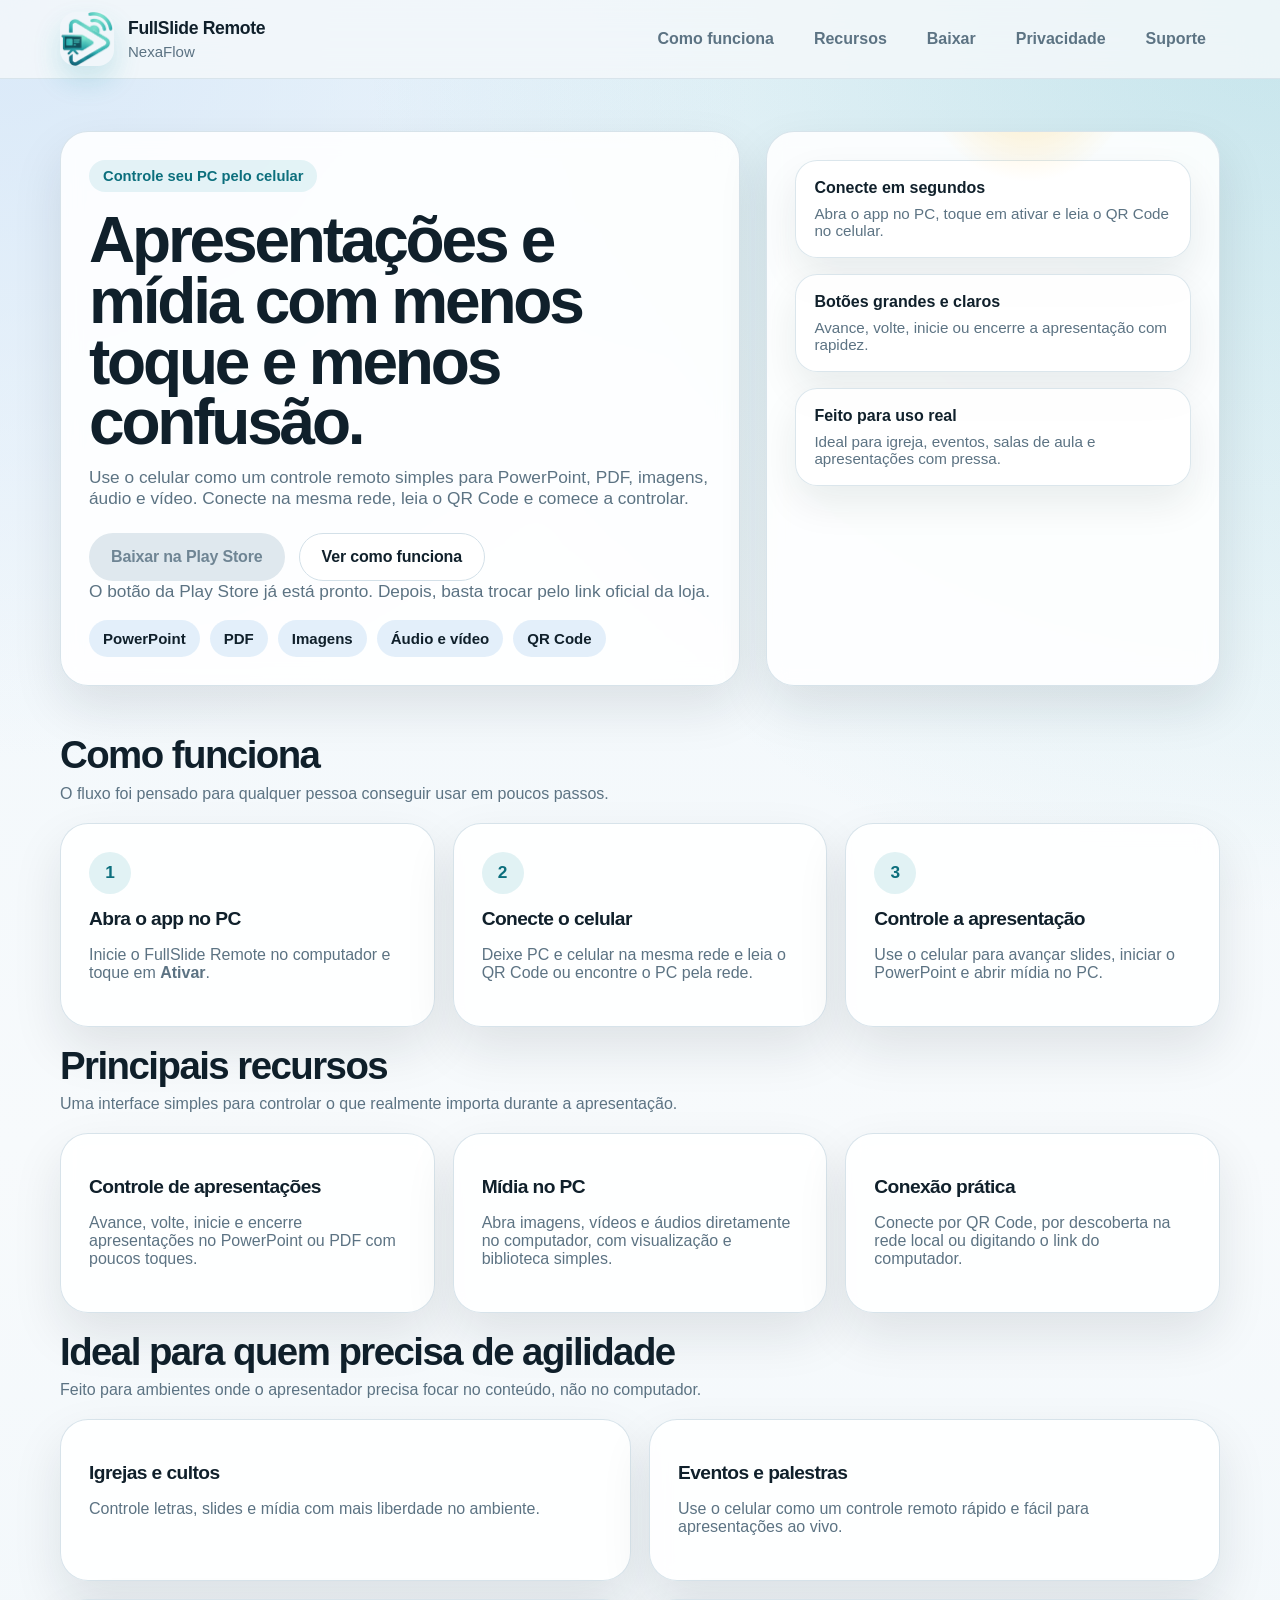
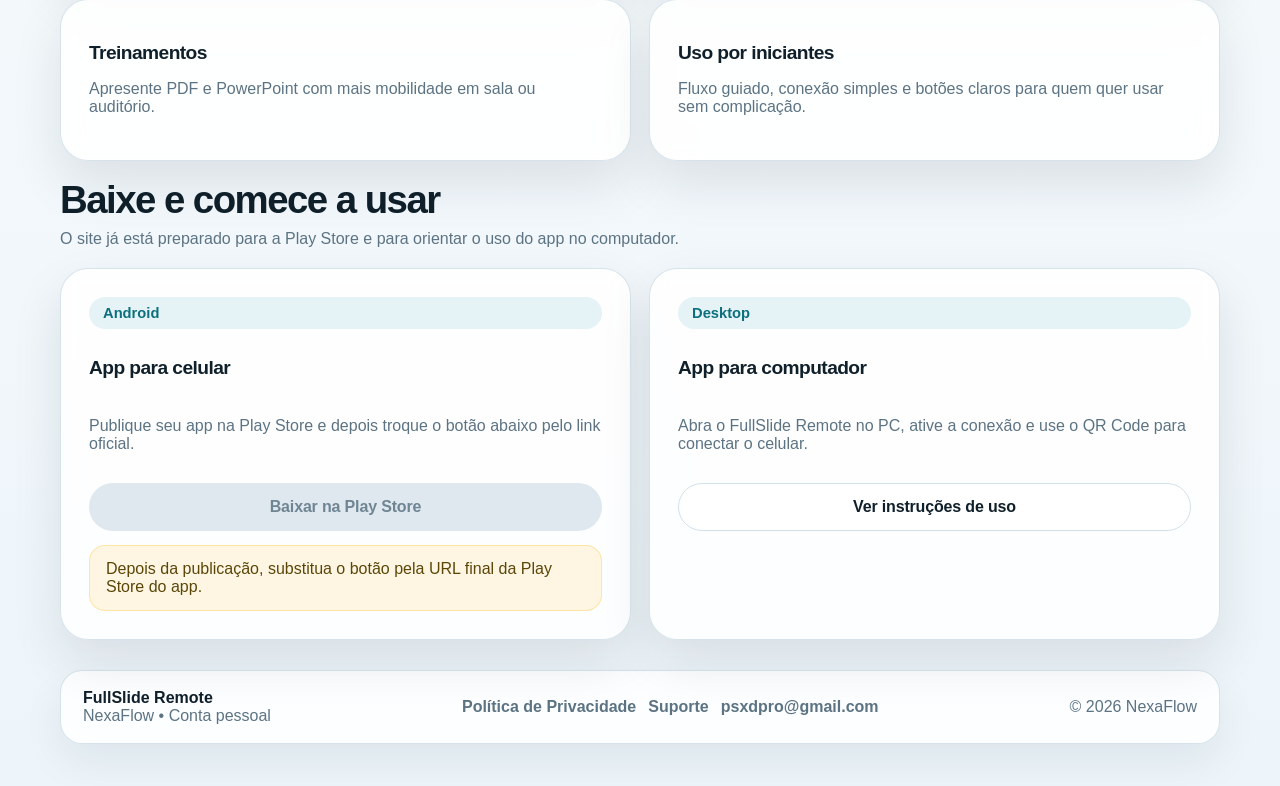
==== index.html @ 6c972bfa "Add FullSlide Remote GitHub Pages site" ====
<!DOCTYPE html>
<html lang="pt-BR">
<head>
    <meta charset="utf-8">
    <meta name="viewport" content="width=device-width, initial-scale=1">
    <title>FullSlide Remote | Controle apresentações e mídia do PC pelo celular</title>
    <meta name="description" content="Controle apresentações, PDF, imagens, áudio e vídeo no PC usando o celular com o FullSlide Remote.">
    <meta name="theme-color" content="#1197A7">
    <meta property="og:title" content="FullSlide Remote">
    <meta property="og:description" content="Controle apresentações e mídia do PC pelo celular com conexão simples na mesma rede.">
    <meta property="og:type" content="website">
    <meta property="og:url" content="https://psmods.github.io/FullSlideRemote/">
    <meta property="og:image" content="https://psmods.github.io/FullSlideRemote/assets/app-icon.png">
    <link rel="icon" type="image/png" href="assets/favicon.png">
    <link rel="apple-touch-icon" href="assets/app-icon.png">
    <link rel="manifest" href="site.webmanifest">
    <link rel="stylesheet" href="styles/site.css">
</head>
<body>
    <header class="site-header">
        <div class="container header-row">
            <a class="brand" href="index.html" aria-label="FullSlide Remote">
                <img class="brand-mark" src="assets/app-icon.png" alt="Ícone do FullSlide Remote">
                <div class="brand-copy">
                    <p class="brand-title">FullSlide Remote</p>
                    <p class="brand-subtitle">NexaFlow</p>
                </div>
            </a>
            <nav class="nav" aria-label="Navegação principal">
                <a href="#como-funciona">Como funciona</a>
                <a href="#recursos">Recursos</a>
                <a href="#download">Baixar</a>
                <a href="privacy-policy.html">Privacidade</a>
                <a href="support.html">Suporte</a>
            </nav>
        </div>
    </header>

    <main>
        <section class="hero">
            <div class="container hero-panel">
                <div class="hero-card">
                    <span class="eyebrow">Controle seu PC pelo celular</span>
                    <h1>Apresentações e mídia com menos toque e menos confusão.</h1>
                    <p>
                        Use o celular como um controle remoto simples para PowerPoint, PDF, imagens, áudio e vídeo.
                        Conecte na mesma rede, leia o QR Code e comece a controlar.
                    </p>
                    <div class="hero-actions">
                        <a class="button button-primary button-disabled" href="#" aria-disabled="true">Baixar na Play Store</a>
                        <a class="button button-secondary" href="#como-funciona">Ver como funciona</a>
                    </div>
                    <p class="hero-note">
                        O botão da Play Store já está pronto. Depois, basta trocar pelo link oficial da loja.
                    </p>
                    <div class="tag-row">
                        <span class="tag">PowerPoint</span>
                        <span class="tag">PDF</span>
                        <span class="tag">Imagens</span>
                        <span class="tag">Áudio e vídeo</span>
                        <span class="tag">QR Code</span>
                    </div>
                </div>
                <div class="hero-card hero-preview">
                    <div class="device-stack">
                        <div class="mini-card">
                            <strong>Conecte em segundos</strong>
                            <span>Abra o app no PC, toque em ativar e leia o QR Code no celular.</span>
                        </div>
                        <div class="mini-card">
                            <strong>Botões grandes e claros</strong>
                            <span>Avance, volte, inicie ou encerre a apresentação com rapidez.</span>
                        </div>
                        <div class="mini-card">
                            <strong>Feito para uso real</strong>
                            <span>Ideal para igreja, eventos, salas de aula e apresentações com pressa.</span>
                        </div>
                    </div>
                </div>
            </div>
        </section>

        <section id="como-funciona" class="section">
            <div class="container">
                <div class="section-header">
                    <h2>Como funciona</h2>
                    <p>O fluxo foi pensado para qualquer pessoa conseguir usar em poucos passos.</p>
                </div>
                <div class="steps-grid">
                    <article class="card">
                        <span class="step-number">1</span>
                        <h3>Abra o app no PC</h3>
                        <p>Inicie o FullSlide Remote no computador e toque em <strong>Ativar</strong>.</p>
                    </article>
                    <article class="card">
                        <span class="step-number">2</span>
                        <h3>Conecte o celular</h3>
                        <p>Deixe PC e celular na mesma rede e leia o QR Code ou encontre o PC pela rede.</p>
                    </article>
                    <article class="card">
                        <span class="step-number">3</span>
                        <h3>Controle a apresentação</h3>
                        <p>Use o celular para avançar slides, iniciar o PowerPoint e abrir mídia no PC.</p>
                    </article>
                </div>
            </div>
        </section>

        <section id="recursos" class="section">
            <div class="container">
                <div class="section-header">
                    <h2>Principais recursos</h2>
                    <p>Uma interface simples para controlar o que realmente importa durante a apresentação.</p>
                </div>
                <div class="feature-grid">
                    <article class="card">
                        <h3>Controle de apresentações</h3>
                        <p>Avance, volte, inicie e encerre apresentações no PowerPoint ou PDF com poucos toques.</p>
                    </article>
                    <article class="card">
                        <h3>Mídia no PC</h3>
                        <p>Abra imagens, vídeos e áudios diretamente no computador, com visualização e biblioteca simples.</p>
                    </article>
                    <article class="card">
                        <h3>Conexão prática</h3>
                        <p>Conecte por QR Code, por descoberta na rede local ou digitando o link do computador.</p>
                    </article>
                </div>
            </div>
        </section>

        <section class="section">
            <div class="container">
                <div class="section-header">
                    <h2>Ideal para quem precisa de agilidade</h2>
                    <p>Feito para ambientes onde o apresentador precisa focar no conteúdo, não no computador.</p>
                </div>
                <div class="use-grid">
                    <article class="card">
                        <h3>Igrejas e cultos</h3>
                        <p>Controle letras, slides e mídia com mais liberdade no ambiente.</p>
                    </article>
                    <article class="card">
                        <h3>Eventos e palestras</h3>
                        <p>Use o celular como um controle remoto rápido e fácil para apresentações ao vivo.</p>
                    </article>
                    <article class="card">
                        <h3>Treinamentos</h3>
                        <p>Apresente PDF e PowerPoint com mais mobilidade em sala ou auditório.</p>
                    </article>
                    <article class="card">
                        <h3>Uso por iniciantes</h3>
                        <p>Fluxo guiado, conexão simples e botões claros para quem quer usar sem complicação.</p>
                    </article>
                </div>
            </div>
        </section>

        <section id="download" class="section">
            <div class="container">
                <div class="section-header">
                    <h2>Baixe e comece a usar</h2>
                    <p>O site já está preparado para a Play Store e para orientar o uso do app no computador.</p>
                </div>
                <div class="download-grid">
                    <article class="card download-card">
                        <span class="eyebrow">Android</span>
                        <h3>App para celular</h3>
                        <p>Publique seu app na Play Store e depois troque o botão abaixo pelo link oficial.</p>
                        <a class="button button-primary button-disabled" href="#" aria-disabled="true">Baixar na Play Store</a>
                        <div class="notice">
                            Depois da publicação, substitua o botão pela URL final da Play Store do app.
                        </div>
                    </article>
                    <article class="card download-card">
                        <span class="eyebrow">Desktop</span>
                        <h3>App para computador</h3>
                        <p>Abra o FullSlide Remote no PC, ative a conexão e use o QR Code para conectar o celular.</p>
                        <a class="button button-secondary" href="support.html">Ver instruções de uso</a>
                    </article>
                </div>
            </div>
        </section>
    </main>

    <footer class="footer">
        <div class="container footer-panel">
            <div>
                <strong>FullSlide Remote</strong><br>
                <span class="muted">NexaFlow • Conta pessoal</span>
            </div>
            <div class="footer-links">
                <a href="privacy-policy.html">Política de Privacidade</a>
                <a href="support.html">Suporte</a>
                <a href="mailto:psxdpro@gmail.com">psxdpro@gmail.com</a>
            </div>
            <div class="muted">© <span data-year></span> NexaFlow</div>
        </div>
    </footer>

    <script src="scripts/site.js"></script>
</body>
</html>
---- styles/site.css ----
:root {
    color-scheme: light;
    --bg: #f4f8fb;
    --surface: rgba(255, 255, 255, 0.88);
    --surface-strong: #ffffff;
    --text: #10202b;
    --muted: #5c7383;
    --border: #d3e0e8;
    --primary: #1197a7;
    --primary-dark: #0c6f7d;
    --primary-soft: #d8e8f8;
    --warning: #ffd166;
    --shadow: 0 22px 50px rgba(16, 32, 43, 0.10);
    --radius-xl: 28px;
    --radius-lg: 20px;
    --radius-md: 14px;
    --max-width: 1160px;
}

* {
    box-sizing: border-box;
}

html {
    scroll-behavior: smooth;
}

body {
    margin: 0;
    font-family: "Segoe UI", "Inter", Arial, sans-serif;
    color: var(--text);
    background:
        radial-gradient(circle at top right, rgba(17, 151, 167, 0.18), transparent 34%),
        radial-gradient(circle at top left, rgba(216, 232, 248, 0.95), transparent 28%),
        linear-gradient(180deg, #eef6fb 0%, #f7fafc 48%, #edf5fa 100%);
}

a {
    color: inherit;
    text-decoration: none;
}

img {
    max-width: 100%;
    display: block;
}

.container {
    width: min(var(--max-width), calc(100% - 32px));
    margin: 0 auto;
}

.site-header {
    position: sticky;
    top: 0;
    z-index: 20;
    backdrop-filter: blur(18px);
    background: rgba(244, 248, 251, 0.82);
    border-bottom: 1px solid rgba(211, 224, 232, 0.8);
}

.header-row {
    display: flex;
    align-items: center;
    justify-content: space-between;
    gap: 18px;
    min-height: 78px;
}

.brand {
    display: inline-flex;
    align-items: center;
    gap: 14px;
    min-width: 0;
}

.brand-mark {
    width: 54px;
    height: 54px;
    border-radius: 16px;
    box-shadow: 0 14px 28px rgba(17, 151, 167, 0.18);
}

.brand-copy {
    min-width: 0;
}

.brand-title {
    margin: 0;
    font-size: 1.1rem;
    font-weight: 800;
    letter-spacing: -0.02em;
}

.brand-subtitle {
    margin: 4px 0 0;
    color: var(--muted);
    font-size: 0.94rem;
}

.nav {
    display: flex;
    align-items: center;
    gap: 12px;
    flex-wrap: wrap;
}

.nav a {
    padding: 10px 14px;
    color: var(--muted);
    font-weight: 600;
    border-radius: 999px;
}

.nav a:hover,
.nav a:focus-visible {
    color: var(--text);
    background: rgba(17, 151, 167, 0.08);
    outline: none;
}

.button {
    display: inline-flex;
    align-items: center;
    justify-content: center;
    gap: 10px;
    min-height: 48px;
    padding: 0 22px;
    border: 0;
    border-radius: 999px;
    font-weight: 800;
    letter-spacing: -0.01em;
    transition: transform 140ms ease, box-shadow 140ms ease, background-color 140ms ease;
    cursor: pointer;
}

.button:hover,
.button:focus-visible {
    transform: translateY(-1px);
    outline: none;
}

.button-primary {
    background: linear-gradient(135deg, var(--primary) 0%, var(--primary-dark) 100%);
    color: #ffffff;
    box-shadow: 0 16px 34px rgba(17, 151, 167, 0.28);
}

.button-secondary {
    background: rgba(255, 255, 255, 0.92);
    color: var(--text);
    border: 1px solid var(--border);
}

.button-muted {
    background: rgba(216, 232, 248, 0.66);
    color: var(--primary-dark);
}

.button-disabled,
.button[aria-disabled="true"] {
    cursor: not-allowed;
    pointer-events: none;
    background: #dfe8ee;
    color: #6f8594;
    box-shadow: none;
}

.hero {
    padding: 52px 0 30px;
}

.hero-panel {
    display: grid;
    grid-template-columns: minmax(0, 1.2fr) minmax(320px, 0.8fr);
    gap: 26px;
    align-items: stretch;
}

.hero-card,
.card {
    background: var(--surface);
    border: 1px solid rgba(211, 224, 232, 0.9);
    border-radius: var(--radius-xl);
    padding: 28px;
    box-shadow: var(--shadow);
    backdrop-filter: blur(10px);
}

.eyebrow {
    display: inline-flex;
    align-items: center;
    gap: 8px;
    padding: 8px 14px;
    border-radius: 999px;
    background: rgba(17, 151, 167, 0.10);
    color: var(--primary-dark);
    font-size: 0.92rem;
    font-weight: 700;
}

.hero h1,
.page-hero h1 {
    margin: 18px 0 14px;
    font-size: clamp(2.4rem, 5vw, 4.4rem);
    line-height: 0.95;
    letter-spacing: -0.05em;
}

.hero p,
.page-hero p {
    margin: 0;
    color: var(--muted);
    font-size: 1.08rem;
}

.hero-actions {
    display: flex;
    flex-wrap: wrap;
    gap: 14px;
    margin-top: 24px;
}

.hero-note {
    margin-top: 16px;
    color: var(--muted);
    font-size: 0.95rem;
}

.hero-preview {
    position: relative;
    overflow: hidden;
}

.hero-preview::before {
    content: "";
    position: absolute;
    inset: -30% 18% auto auto;
    width: 220px;
    height: 220px;
    background: radial-gradient(circle, rgba(255, 209, 102, 0.46), transparent 68%);
    pointer-events: none;
}

.device-stack {
    display: grid;
    gap: 16px;
}

.mini-card {
    background: rgba(255, 255, 255, 0.88);
    border: 1px solid rgba(211, 224, 232, 0.8);
    border-radius: 22px;
    padding: 18px;
    box-shadow: 0 18px 38px rgba(16, 32, 43, 0.08);
}

.mini-card strong {
    display: block;
    font-size: 1rem;
}

.mini-card span {
    display: block;
    margin-top: 8px;
    color: var(--muted);
    font-size: 0.95rem;
}

.feature-grid,
.steps-grid,
.use-grid,
.download-grid,
.faq-grid,
.support-grid,
.policy-grid {
    display: grid;
    gap: 18px;
}

.feature-grid {
    grid-template-columns: repeat(3, minmax(0, 1fr));
}

.steps-grid {
    grid-template-columns: repeat(3, minmax(0, 1fr));
}

.use-grid,
.download-grid,
.support-grid {
    grid-template-columns: repeat(2, minmax(0, 1fr));
}

.faq-grid,
.policy-grid {
    grid-template-columns: repeat(2, minmax(0, 1fr));
}

.section {
    padding: 20px 0 0;
}

.section-header {
    max-width: 760px;
    margin-bottom: 20px;
}

.section-header h2 {
    margin: 0 0 10px;
    font-size: clamp(1.6rem, 3vw, 2.6rem);
    line-height: 1;
    letter-spacing: -0.04em;
}

.section-header p {
    margin: 0;
    color: var(--muted);
    font-size: 1rem;
}

.step-number {
    display: inline-flex;
    align-items: center;
    justify-content: center;
    width: 42px;
    height: 42px;
    border-radius: 999px;
    background: rgba(17, 151, 167, 0.12);
    color: var(--primary-dark);
    font-size: 1.08rem;
    font-weight: 800;
}

.card h3,
.mini-card h3 {
    margin: 14px 0 8px;
    font-size: 1.2rem;
    letter-spacing: -0.03em;
}

.card p,
.card li {
    color: var(--muted);
}

.card ul {
    margin: 14px 0 0;
    padding-left: 18px;
}

.download-card {
    display: flex;
    flex-direction: column;
    gap: 14px;
}

.tag-row {
    display: flex;
    flex-wrap: wrap;
    gap: 10px;
    margin-top: 18px;
}

.tag {
    display: inline-flex;
    align-items: center;
    gap: 8px;
    padding: 10px 14px;
    border-radius: 999px;
    background: rgba(216, 232, 248, 0.7);
    color: var(--text);
    font-weight: 700;
    font-size: 0.94rem;
}

.page-hero {
    padding: 48px 0 24px;
}

.content-shell {
    display: grid;
    gap: 18px;
    padding-bottom: 36px;
}

.content-shell .card {
    padding: 26px;
}

.content-shell h2 {
    margin-top: 0;
    margin-bottom: 12px;
    font-size: 1.32rem;
}

.muted {
    color: var(--muted);
}

.footer {
    padding: 30px 0 42px;
}

.footer-panel {
    display: flex;
    flex-wrap: wrap;
    justify-content: space-between;
    gap: 18px;
    align-items: center;
    background: rgba(255, 255, 255, 0.84);
    border: 1px solid rgba(211, 224, 232, 0.9);
    border-radius: 22px;
    padding: 18px 22px;
    box-shadow: 0 18px 42px rgba(16, 32, 43, 0.07);
}

.footer-links {
    display: flex;
    flex-wrap: wrap;
    gap: 12px;
}

.footer-links a {
    color: var(--muted);
    font-weight: 700;
}

.notice {
    padding: 14px 16px;
    border-radius: 16px;
    background: rgba(255, 209, 102, 0.18);
    border: 1px solid rgba(255, 209, 102, 0.5);
    color: #5b4608;
}

.list-clean {
    margin: 0;
    padding-left: 18px;
}

@media (max-width: 980px) {
    .hero-panel,
    .feature-grid,
    .steps-grid,
    .use-grid,
    .download-grid,
    .faq-grid,
    .support-grid,
    .policy-grid {
        grid-template-columns: 1fr;
    }

    .site-header {
        position: static;
    }
}

@media (max-width: 640px) {
    .container {
        width: min(var(--max-width), calc(100% - 20px));
    }

    .header-row {
        min-height: 72px;
        padding: 10px 0;
    }

    .brand-mark {
        width: 46px;
        height: 46px;
        border-radius: 14px;
    }

    .hero-card,
    .card {
        padding: 22px;
        border-radius: 22px;
    }

    .button {
        width: 100%;
    }

    .footer-panel {
        padding: 18px;
    }
}
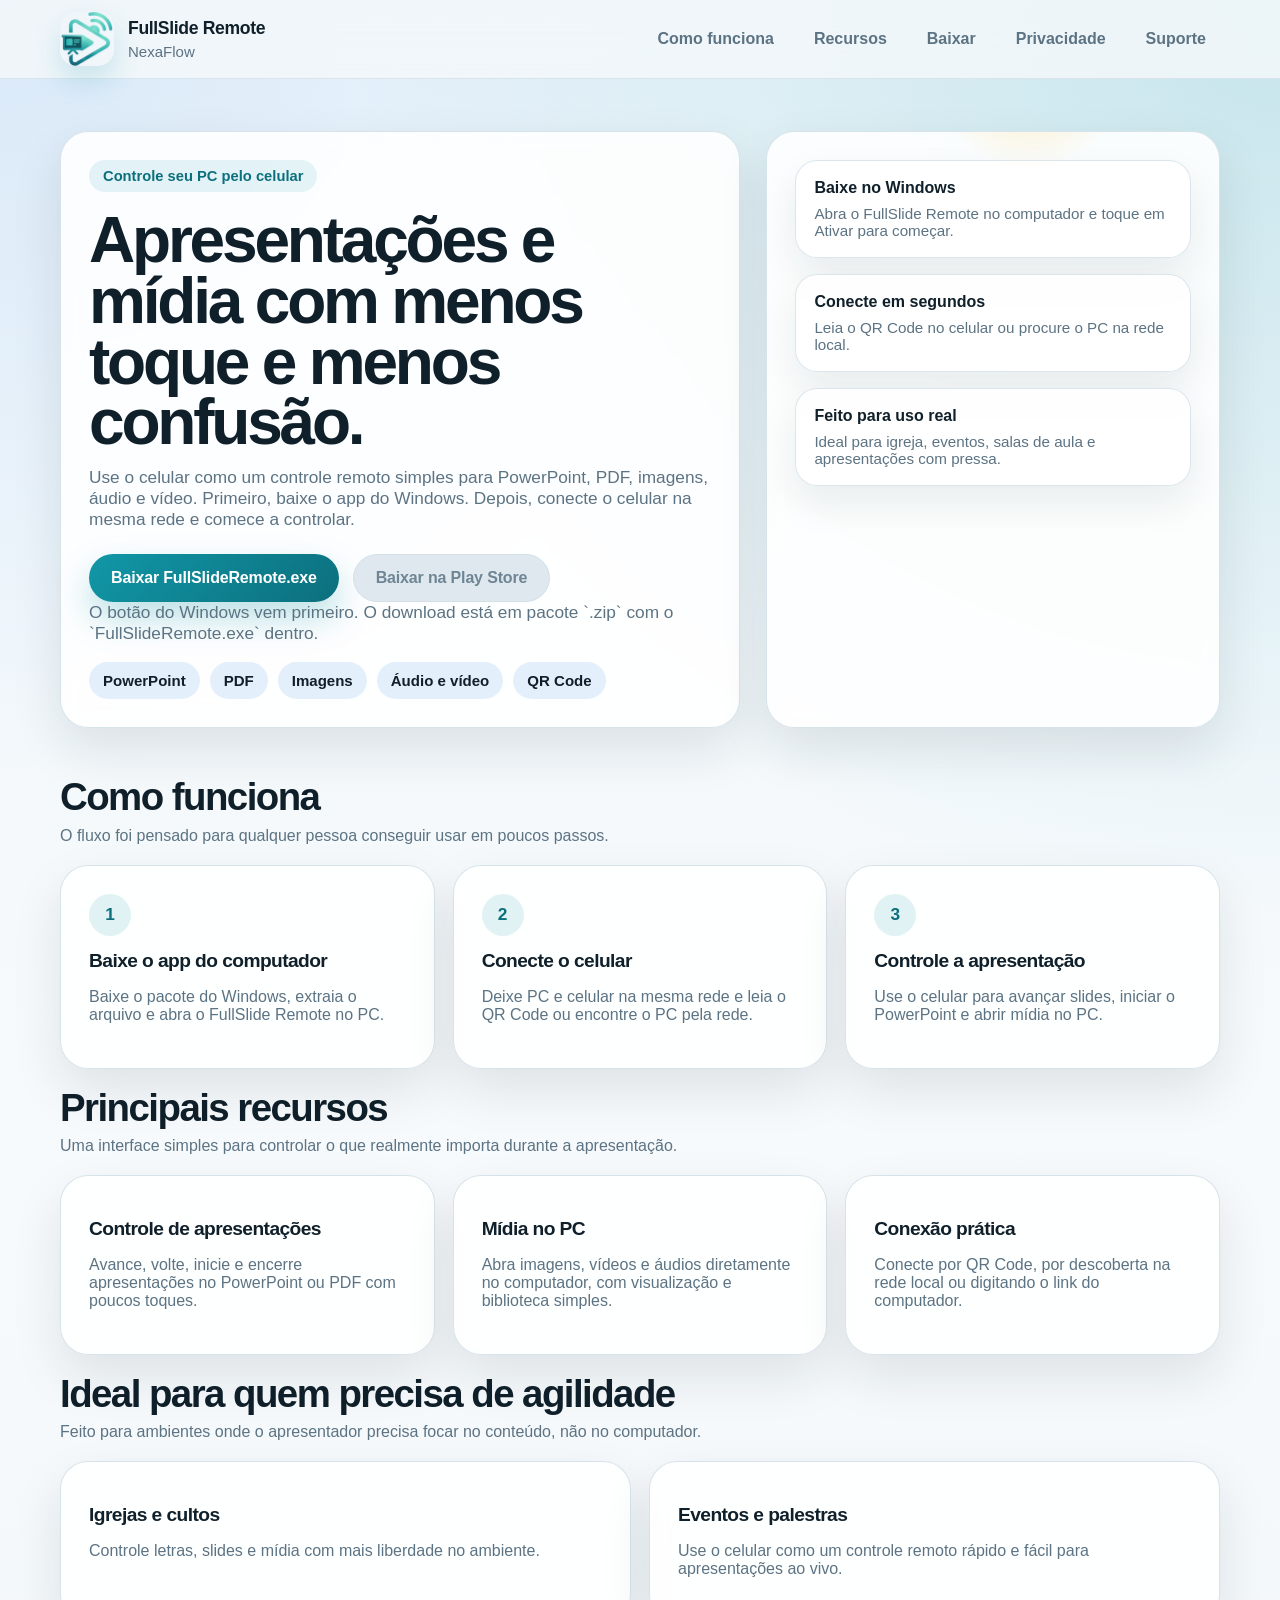
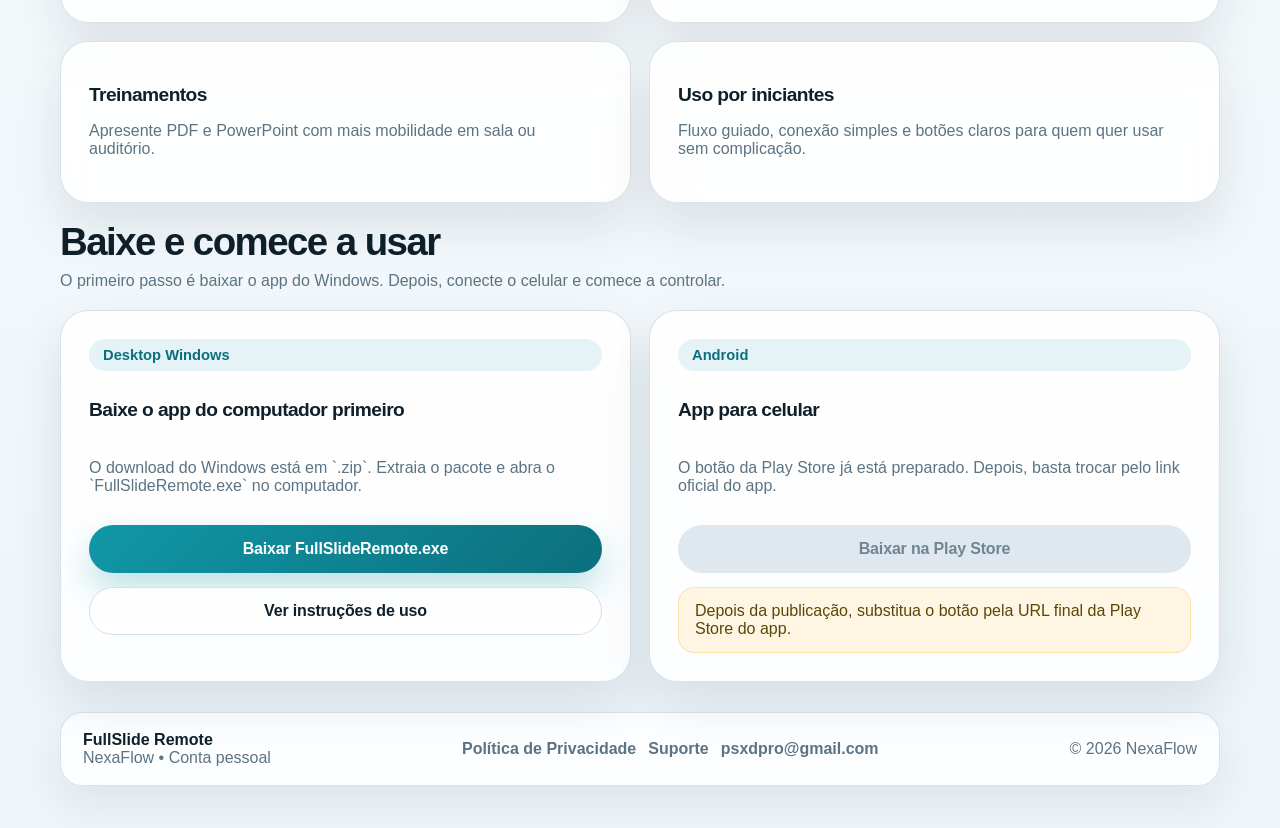
==== commit 4187d274: "Prioritize Windows download on homepage" ====
--- a/index.html
+++ b/index.html
@@ -44,14 +44,14 @@
                     <h1>Apresentações e mídia com menos toque e menos confusão.</h1>
                     <p>
                         Use o celular como um controle remoto simples para PowerPoint, PDF, imagens, áudio e vídeo.
-                        Conecte na mesma rede, leia o QR Code e comece a controlar.
+                        Primeiro, baixe o app do Windows. Depois, conecte o celular na mesma rede e comece a controlar.
                     </p>
                     <div class="hero-actions">
-                        <a class="button button-primary button-disabled" href="#" aria-disabled="true">Baixar na Play Store</a>
-                        <a class="button button-secondary" href="#como-funciona">Ver como funciona</a>
+                        <a class="button button-primary" href="downloads/FullSlideRemote.exe.zip" download>Baixar FullSlideRemote.exe</a>
+                        <a class="button button-secondary button-disabled" href="#" aria-disabled="true">Baixar na Play Store</a>
                     </div>
                     <p class="hero-note">
-                        O botão da Play Store já está pronto. Depois, basta trocar pelo link oficial da loja.
+                        O botão do Windows vem primeiro. O download está em pacote `.zip` com o `FullSlideRemote.exe` dentro.
                     </p>
                     <div class="tag-row">
                         <span class="tag">PowerPoint</span>
@@ -64,12 +64,12 @@
                 <div class="hero-card hero-preview">
                     <div class="device-stack">
                         <div class="mini-card">
+                            <strong>Baixe no Windows</strong>
+                            <span>Abra o FullSlide Remote no computador e toque em Ativar para começar.</span>
+                        </div>
+                        <div class="mini-card">
                             <strong>Conecte em segundos</strong>
-                            <span>Abra o app no PC, toque em ativar e leia o QR Code no celular.</span>
-                        </div>
-                        <div class="mini-card">
-                            <strong>Botões grandes e claros</strong>
-                            <span>Avance, volte, inicie ou encerre a apresentação com rapidez.</span>
+                            <span>Leia o QR Code no celular ou procure o PC na rede local.</span>
                         </div>
                         <div class="mini-card">
                             <strong>Feito para uso real</strong>
@@ -89,8 +89,8 @@
                 <div class="steps-grid">
                     <article class="card">
                         <span class="step-number">1</span>
-                        <h3>Abra o app no PC</h3>
-                        <p>Inicie o FullSlide Remote no computador e toque em <strong>Ativar</strong>.</p>
+                        <h3>Baixe o app do computador</h3>
+                        <p>Baixe o pacote do Windows, extraia o arquivo e abra o FullSlide Remote no PC.</p>
                     </article>
                     <article class="card">
                         <span class="step-number">2</span>
@@ -160,23 +160,24 @@
             <div class="container">
                 <div class="section-header">
                     <h2>Baixe e comece a usar</h2>
-                    <p>O site já está preparado para a Play Store e para orientar o uso do app no computador.</p>
+                    <p>O primeiro passo é baixar o app do Windows. Depois, conecte o celular e comece a controlar.</p>
                 </div>
                 <div class="download-grid">
+                    <article class="card download-card">
+                        <span class="eyebrow">Desktop Windows</span>
+                        <h3>Baixe o app do computador primeiro</h3>
+                        <p>O download do Windows está em `.zip`. Extraia o pacote e abra o `FullSlideRemote.exe` no computador.</p>
+                        <a class="button button-primary" href="downloads/FullSlideRemote.exe.zip" download>Baixar FullSlideRemote.exe</a>
+                        <a class="button button-secondary" href="support.html">Ver instruções de uso</a>
+                    </article>
                     <article class="card download-card">
                         <span class="eyebrow">Android</span>
                         <h3>App para celular</h3>
-                        <p>Publique seu app na Play Store e depois troque o botão abaixo pelo link oficial.</p>
-                        <a class="button button-primary button-disabled" href="#" aria-disabled="true">Baixar na Play Store</a>
+                        <p>O botão da Play Store já está preparado. Depois, basta trocar pelo link oficial do app.</p>
+                        <a class="button button-muted button-disabled" href="#" aria-disabled="true">Baixar na Play Store</a>
                         <div class="notice">
                             Depois da publicação, substitua o botão pela URL final da Play Store do app.
                         </div>
-                    </article>
-                    <article class="card download-card">
-                        <span class="eyebrow">Desktop</span>
-                        <h3>App para computador</h3>
-                        <p>Abra o FullSlide Remote no PC, ative a conexão e use o QR Code para conectar o celular.</p>
-                        <a class="button button-secondary" href="support.html">Ver instruções de uso</a>
                     </article>
                 </div>
             </div>
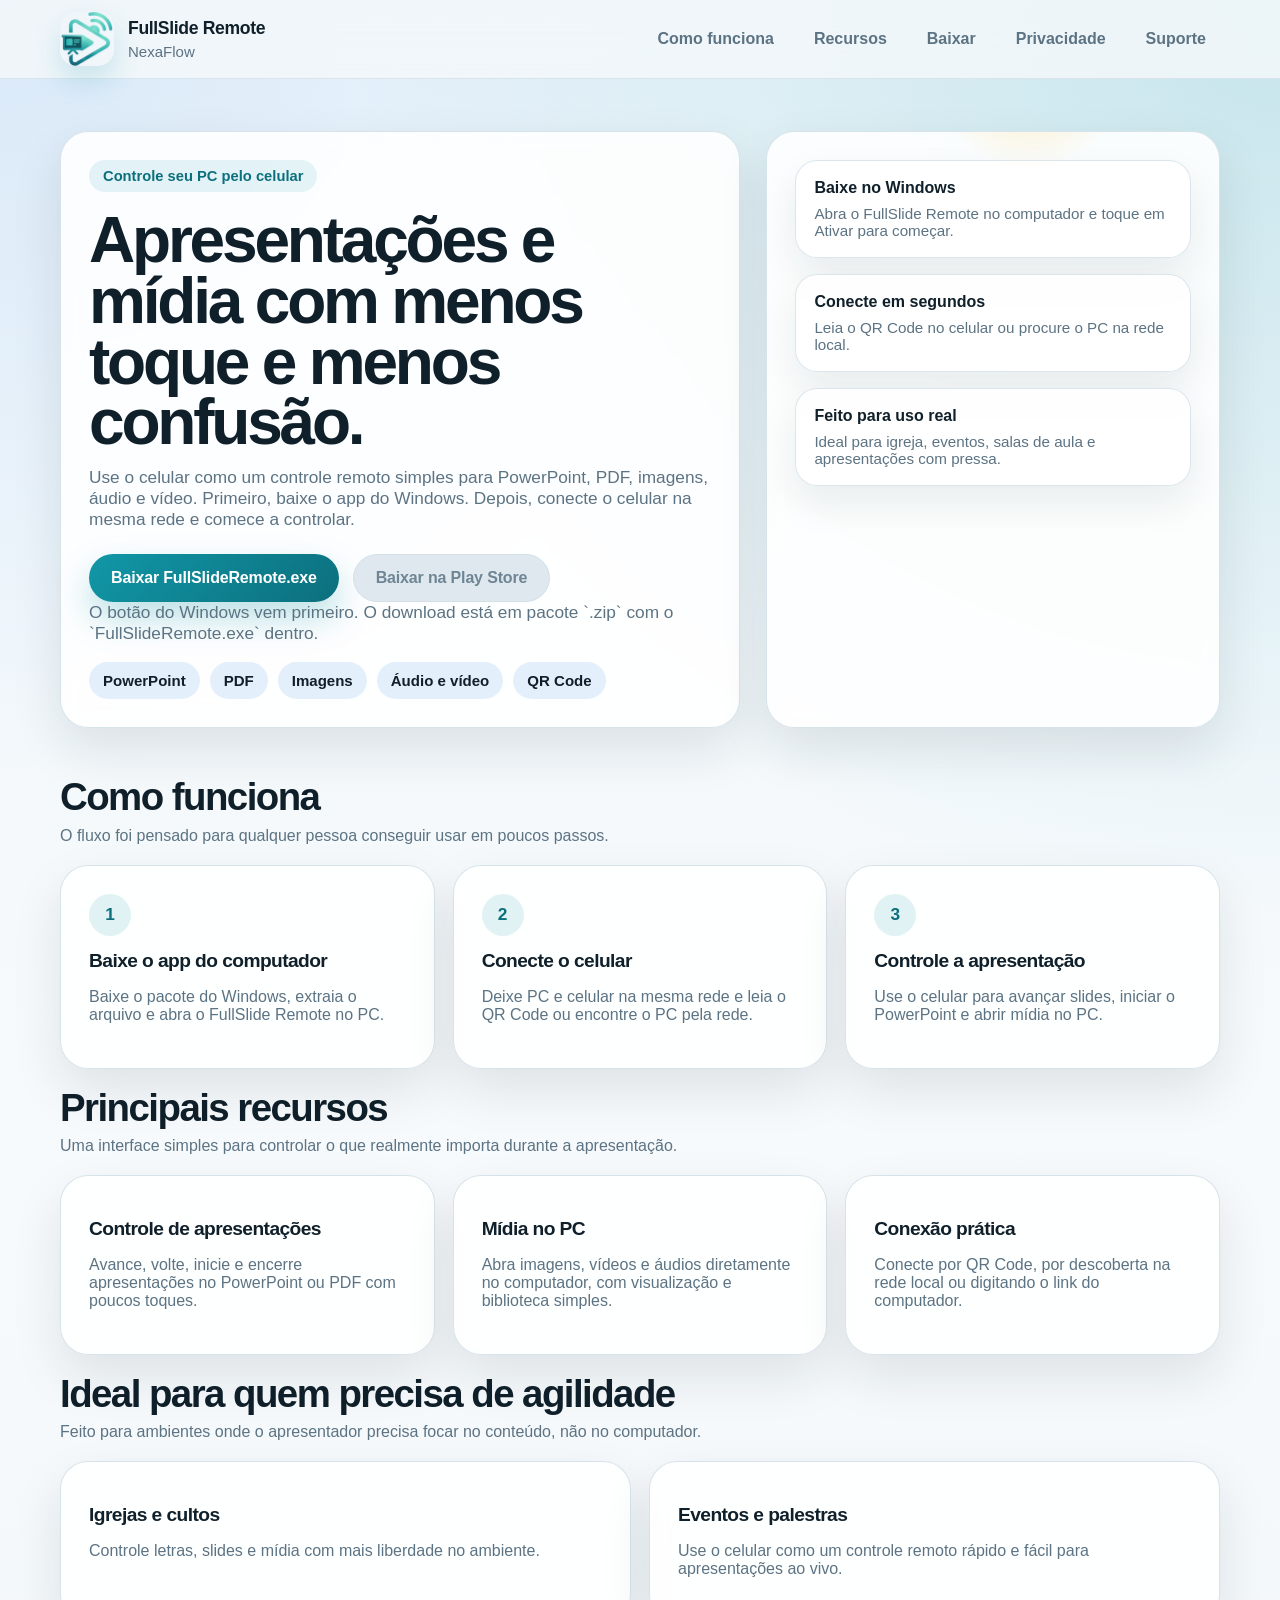
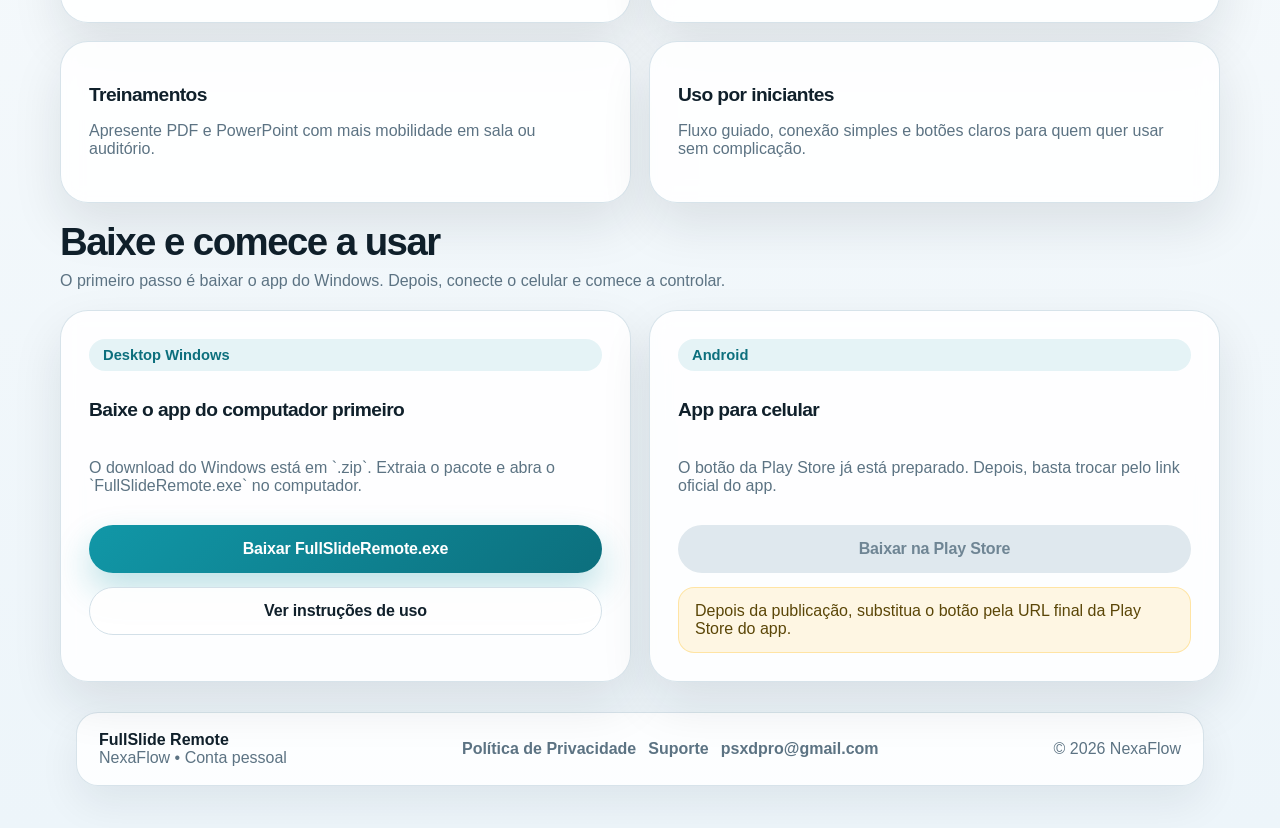
==== commit cb6ab8c6: "Update download links for Windows and Android apps" ====
--- a/index.html
+++ b/index.html
@@ -162,27 +162,24 @@
                     <h2>Baixe e comece a usar</h2>
                     <p>O primeiro passo é baixar o app do Windows. Depois, conecte o celular e comece a controlar.</p>
                 </div>
-                <div class="download-grid">
-                    <article class="card download-card">
-                        <span class="eyebrow">Desktop Windows</span>
-                        <h3>Baixe o app do computador primeiro</h3>
-                        <p>O download do Windows está em `.zip`. Extraia o pacote e abra o `FullSlideRemote.exe` no computador.</p>
-                        <a class="button button-primary" href="downloads/FullSlideRemote.exe.zip" download>Baixar FullSlideRemote.exe</a>
-                        <a class="button button-secondary" href="support.html">Ver instruções de uso</a>
-                    </article>
-                    <article class="card download-card">
-                        <span class="eyebrow">Android</span>
-                        <h3>App para celular</h3>
-                        <p>O botão da Play Store já está preparado. Depois, basta trocar pelo link oficial do app.</p>
-                        <a class="button button-muted button-disabled" href="#" aria-disabled="true">Baixar na Play Store</a>
-                        <div class="notice">
-                            Depois da publicação, substitua o botão pela URL final da Play Store do app.
-                        </div>
-                    </article>
-                </div>
-            </div>
-        </section>
-    </main>
+             <div class="download-grid">
+    <article class="card download-card">
+        <span class="eyebrow">Desktop Windows</span>
+        <h3>Baixe o app do computador primeiro</h3>
+        <p>O download do Windows está em `.zip`. Extraia o pacote e abra o `FullSlideRemote.exe` no computador.</p>
+        <a class="button button-primary" href="https://github.com/PSMODS/FullSlideRemote/releases/download/0.1.7/0.1.7.zip" download>Baixar FullSlideRemote.exe</a>
+        <a class="button button-secondary" href="support.html">Ver instruções de uso</a>
+    </article>
+    <article class="card download-card">
+        <span class="eyebrow">Android</span>
+        <h3>App para celular</h3>
+        <p>O botão da Play Store já está preparado. Depois, basta trocar pelo link oficial do app.</p>
+        <a class="button button-muted button-disabled" href="#" aria-disabled="true">Baixar na Play Store</a>
+        <div class="notice">
+            Depois da publicação, substitua o botão pela URL final da Play Store do app.
+        </div>
+    </article>
+</div>
 
     <footer class="footer">
         <div class="container footer-panel">
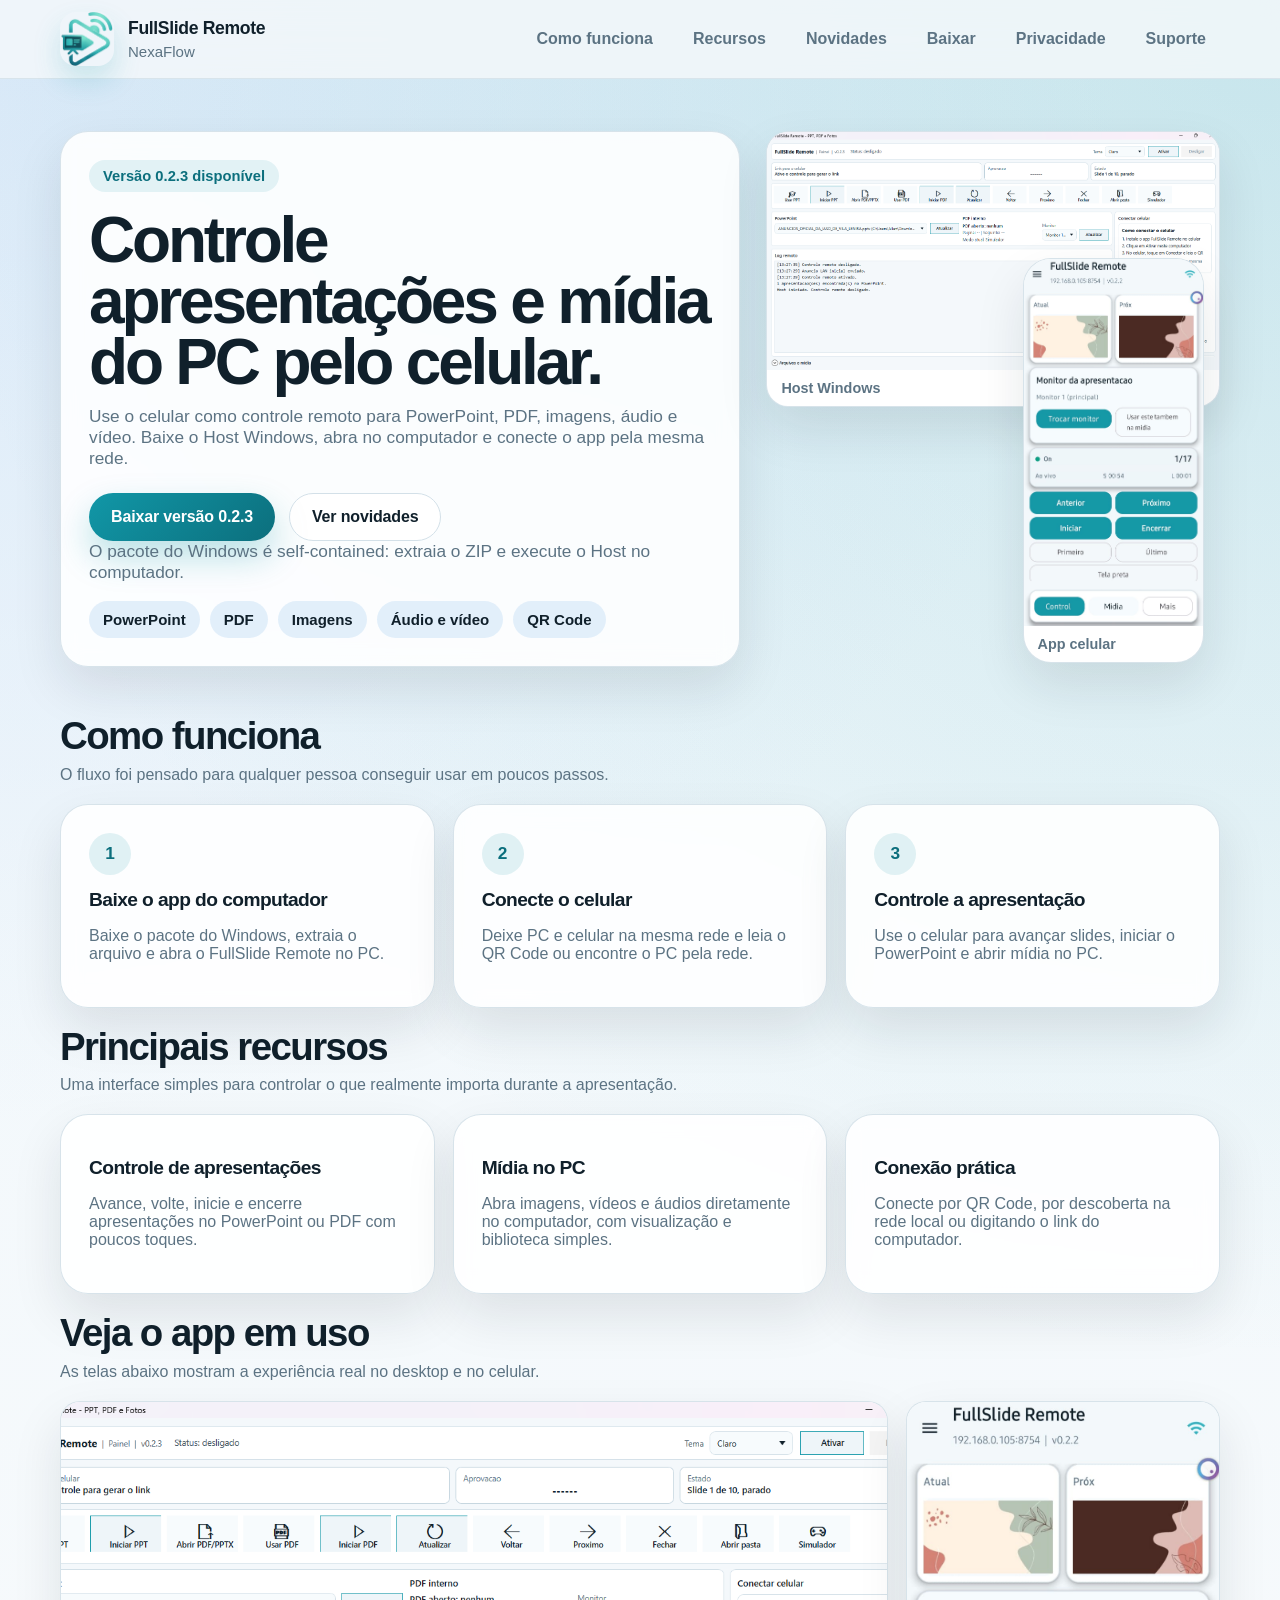
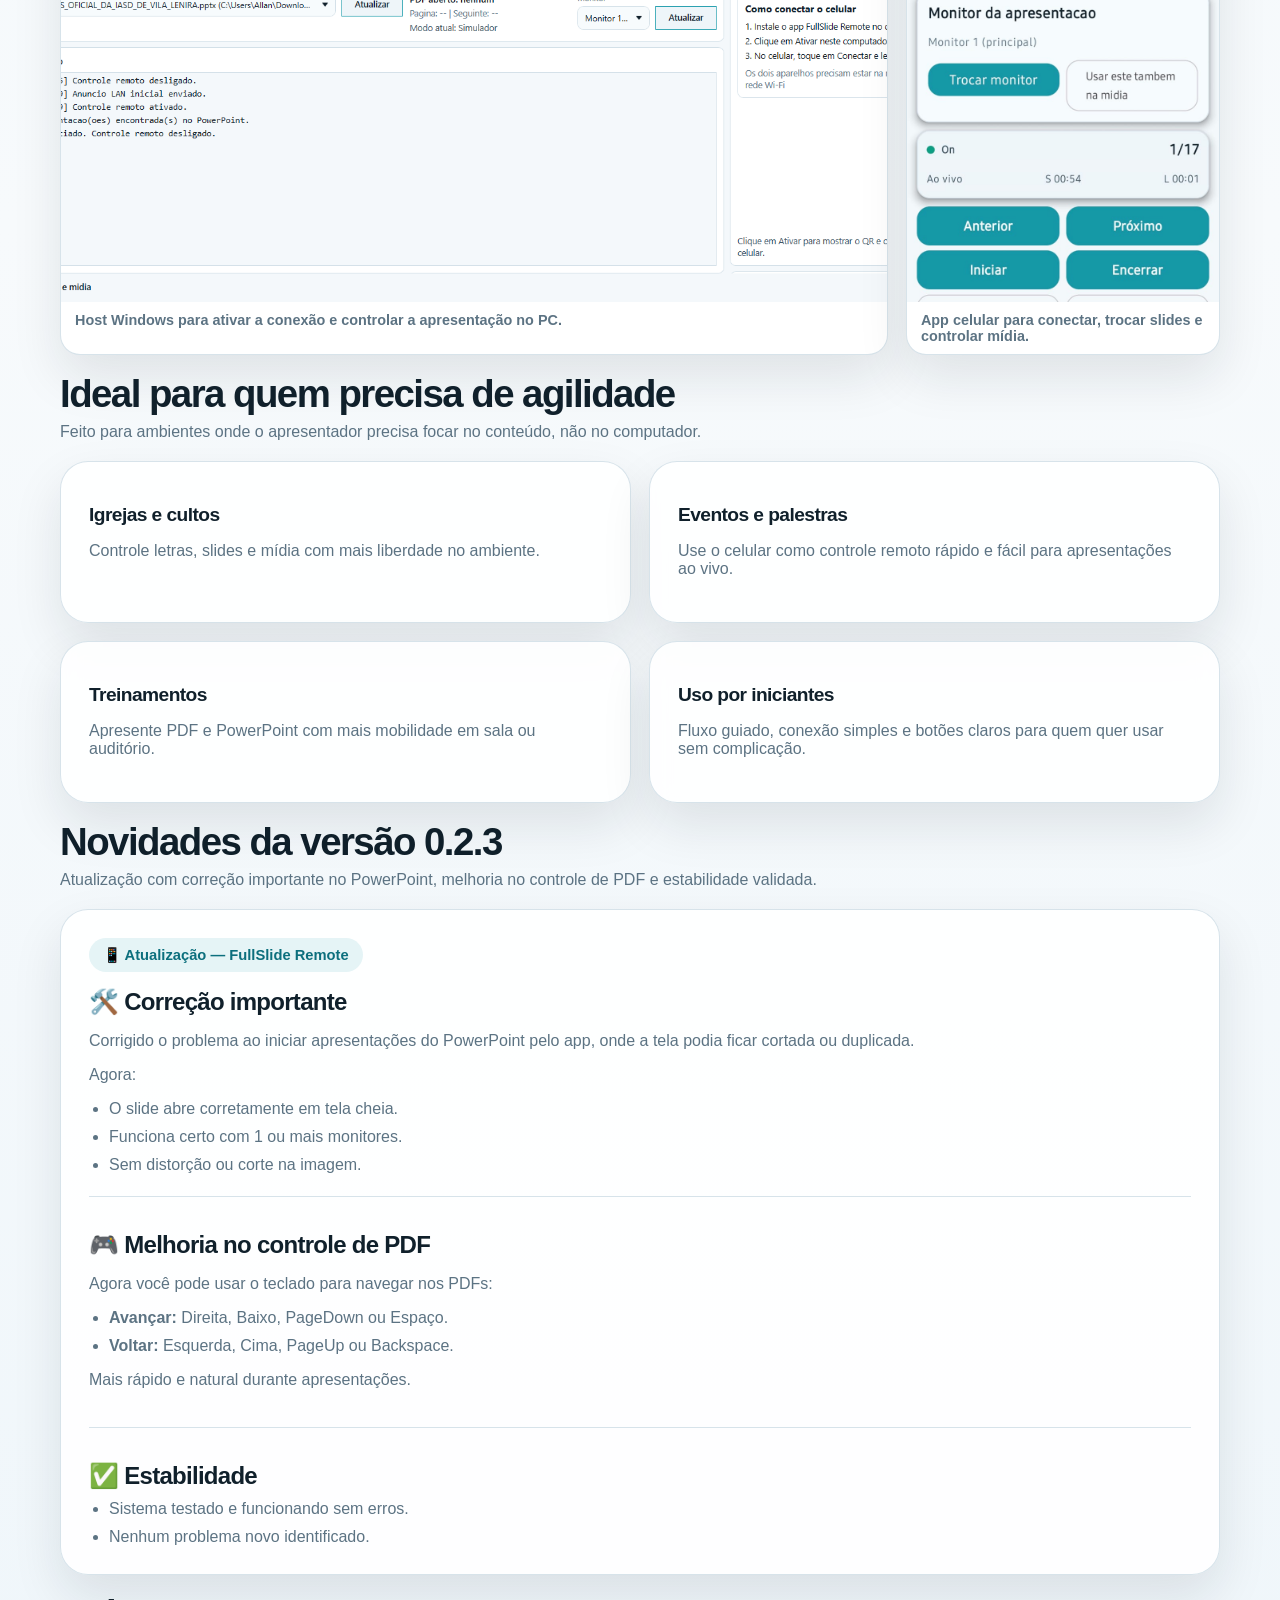
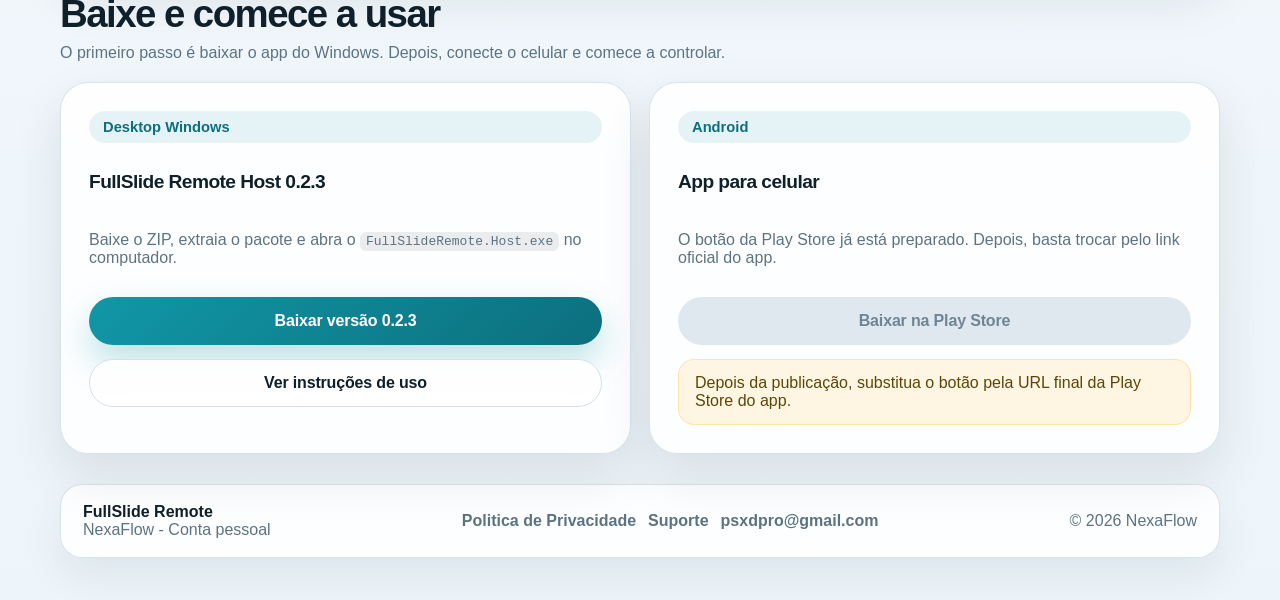
==== commit 60d3f99e: "Atualiza site para versao 0.2.3" ====
--- a/index.html
+++ b/index.html
@@ -3,14 +3,14 @@
 <head>
     <meta charset="utf-8">
     <meta name="viewport" content="width=device-width, initial-scale=1">
-    <title>FullSlide Remote | Controle apresentações e mídia do PC pelo celular</title>
-    <meta name="description" content="Controle apresentações, PDF, imagens, áudio e vídeo no PC usando o celular com o FullSlide Remote.">
+    <title>FullSlide Remote 0.2.3 | Controle apresenta&ccedil;&otilde;es e m&iacute;dia do PC pelo celular</title>
+    <meta name="description" content="Baixe o FullSlide Remote Host Windows 0.2.3 e controle apresenta&ccedil;&otilde;es, PDF, imagens, &aacute;udio e v&iacute;deo no PC usando o celular.">
     <meta name="theme-color" content="#1197A7">
-    <meta property="og:title" content="FullSlide Remote">
-    <meta property="og:description" content="Controle apresentações e mídia do PC pelo celular com conexão simples na mesma rede.">
+    <meta property="og:title" content="FullSlide Remote 0.2.3">
+    <meta property="og:description" content="Controle apresenta&ccedil;&otilde;es e m&iacute;dia do PC pelo celular com conex&atilde;o simples na mesma rede.">
     <meta property="og:type" content="website">
     <meta property="og:url" content="https://psmods.github.io/FullSlideRemote/">
-    <meta property="og:image" content="https://psmods.github.io/FullSlideRemote/assets/app-icon.png">
+    <meta property="og:image" content="https://psmods.github.io/FullSlideRemote/assets/desktop-host.png">
     <link rel="icon" type="image/png" href="assets/favicon.png">
     <link rel="apple-touch-icon" href="assets/app-icon.png">
     <link rel="manifest" href="site.webmanifest">
@@ -20,15 +20,16 @@
     <header class="site-header">
         <div class="container header-row">
             <a class="brand" href="index.html" aria-label="FullSlide Remote">
-                <img class="brand-mark" src="assets/app-icon.png" alt="Ícone do FullSlide Remote">
+                <img class="brand-mark" src="assets/app-icon.png" alt="&Iacute;cone do FullSlide Remote">
                 <div class="brand-copy">
                     <p class="brand-title">FullSlide Remote</p>
                     <p class="brand-subtitle">NexaFlow</p>
                 </div>
             </a>
-            <nav class="nav" aria-label="Navegação principal">
+            <nav class="nav" aria-label="Navega&ccedil;&atilde;o principal">
                 <a href="#como-funciona">Como funciona</a>
                 <a href="#recursos">Recursos</a>
+                <a href="#changelog">Novidades</a>
                 <a href="#download">Baixar</a>
                 <a href="privacy-policy.html">Privacidade</a>
                 <a href="support.html">Suporte</a>
@@ -40,42 +41,36 @@
         <section class="hero">
             <div class="container hero-panel">
                 <div class="hero-card">
-                    <span class="eyebrow">Controle seu PC pelo celular</span>
-                    <h1>Apresentações e mídia com menos toque e menos confusão.</h1>
+                    <span class="eyebrow">Vers&atilde;o 0.2.3 dispon&iacute;vel</span>
+                    <h1>Controle apresenta&ccedil;&otilde;es e m&iacute;dia do PC pelo celular.</h1>
                     <p>
-                        Use o celular como um controle remoto simples para PowerPoint, PDF, imagens, áudio e vídeo.
-                        Primeiro, baixe o app do Windows. Depois, conecte o celular na mesma rede e comece a controlar.
+                        Use o celular como controle remoto para PowerPoint, PDF, imagens, &aacute;udio e v&iacute;deo.
+                        Baixe o Host Windows, abra no computador e conecte o app pela mesma rede.
                     </p>
                     <div class="hero-actions">
-                        <a class="button button-primary" href="downloads/FullSlideRemote.exe.zip" download>Baixar FullSlideRemote.exe</a>
-                        <a class="button button-secondary button-disabled" href="#" aria-disabled="true">Baixar na Play Store</a>
+                        <a class="button button-primary" href="https://github.com/PSMODS/FullSlideRemote/releases/download/0.2.3/FullSlideRemote-Host-win-x64-v0.2.3.zip" download>Baixar vers&atilde;o 0.2.3</a>
+                        <a class="button button-secondary" href="#changelog">Ver novidades</a>
                     </div>
                     <p class="hero-note">
-                        O botão do Windows vem primeiro. O download está em pacote `.zip` com o `FullSlideRemote.exe` dentro.
+                        O pacote do Windows &eacute; self-contained: extraia o ZIP e execute o Host no computador.
                     </p>
                     <div class="tag-row">
                         <span class="tag">PowerPoint</span>
                         <span class="tag">PDF</span>
                         <span class="tag">Imagens</span>
-                        <span class="tag">Áudio e vídeo</span>
+                        <span class="tag">&Aacute;udio e v&iacute;deo</span>
                         <span class="tag">QR Code</span>
                     </div>
                 </div>
-                <div class="hero-card hero-preview">
-                    <div class="device-stack">
-                        <div class="mini-card">
-                            <strong>Baixe no Windows</strong>
-                            <span>Abra o FullSlide Remote no computador e toque em Ativar para começar.</span>
-                        </div>
-                        <div class="mini-card">
-                            <strong>Conecte em segundos</strong>
-                            <span>Leia o QR Code no celular ou procure o PC na rede local.</span>
-                        </div>
-                        <div class="mini-card">
-                            <strong>Feito para uso real</strong>
-                            <span>Ideal para igreja, eventos, salas de aula e apresentações com pressa.</span>
-                        </div>
-                    </div>
+                <div class="hero-preview" aria-label="Imagens do FullSlide Remote no desktop e no celular">
+                    <figure class="desktop-shot">
+                        <img src="assets/desktop-host.png" alt="Tela do FullSlide Remote Host no desktop">
+                        <figcaption>Host Windows</figcaption>
+                    </figure>
+                    <figure class="phone-shot">
+                        <img src="assets/mobile-app.jpeg" alt="Tela do app FullSlide Remote no celular">
+                        <figcaption>App celular</figcaption>
+                    </figure>
                 </div>
             </div>
         </section>
@@ -99,8 +94,8 @@
                     </article>
                     <article class="card">
                         <span class="step-number">3</span>
-                        <h3>Controle a apresentação</h3>
-                        <p>Use o celular para avançar slides, iniciar o PowerPoint e abrir mídia no PC.</p>
+                        <h3>Controle a apresenta&ccedil;&atilde;o</h3>
+                        <p>Use o celular para avan&ccedil;ar slides, iniciar o PowerPoint e abrir m&iacute;dia no PC.</p>
                     </article>
                 </div>
             </div>
@@ -110,19 +105,19 @@
             <div class="container">
                 <div class="section-header">
                     <h2>Principais recursos</h2>
-                    <p>Uma interface simples para controlar o que realmente importa durante a apresentação.</p>
+                    <p>Uma interface simples para controlar o que realmente importa durante a apresenta&ccedil;&atilde;o.</p>
                 </div>
                 <div class="feature-grid">
                     <article class="card">
-                        <h3>Controle de apresentações</h3>
-                        <p>Avance, volte, inicie e encerre apresentações no PowerPoint ou PDF com poucos toques.</p>
-                    </article>
-                    <article class="card">
-                        <h3>Mídia no PC</h3>
-                        <p>Abra imagens, vídeos e áudios diretamente no computador, com visualização e biblioteca simples.</p>
-                    </article>
-                    <article class="card">
-                        <h3>Conexão prática</h3>
+                        <h3>Controle de apresenta&ccedil;&otilde;es</h3>
+                        <p>Avance, volte, inicie e encerre apresenta&ccedil;&otilde;es no PowerPoint ou PDF com poucos toques.</p>
+                    </article>
+                    <article class="card">
+                        <h3>M&iacute;dia no PC</h3>
+                        <p>Abra imagens, v&iacute;deos e &aacute;udios diretamente no computador, com visualiza&ccedil;&atilde;o e biblioteca simples.</p>
+                    </article>
+                    <article class="card">
+                        <h3>Conex&atilde;o pr&aacute;tica</h3>
                         <p>Conecte por QR Code, por descoberta na rede local ou digitando o link do computador.</p>
                     </article>
                 </div>
@@ -132,26 +127,86 @@
         <section class="section">
             <div class="container">
                 <div class="section-header">
+                    <h2>Veja o app em uso</h2>
+                    <p>As telas abaixo mostram a experi&ecirc;ncia real no desktop e no celular.</p>
+                </div>
+                <div class="screenshot-grid">
+                    <figure class="screenshot-card">
+                        <img src="assets/desktop-host.png" alt="Interface do Host Windows com QR Code e painel de conex&atilde;o">
+                        <figcaption>Host Windows para ativar a conex&atilde;o e controlar a apresenta&ccedil;&atilde;o no PC.</figcaption>
+                    </figure>
+                    <figure class="screenshot-card screenshot-card-phone">
+                        <img src="assets/mobile-app.jpeg" alt="Interface do aplicativo mobile FullSlide Remote">
+                        <figcaption>App celular para conectar, trocar slides e controlar m&iacute;dia.</figcaption>
+                    </figure>
+                </div>
+            </div>
+        </section>
+
+        <section class="section">
+            <div class="container">
+                <div class="section-header">
                     <h2>Ideal para quem precisa de agilidade</h2>
-                    <p>Feito para ambientes onde o apresentador precisa focar no conteúdo, não no computador.</p>
+                    <p>Feito para ambientes onde o apresentador precisa focar no conte&uacute;do, n&atilde;o no computador.</p>
                 </div>
                 <div class="use-grid">
                     <article class="card">
                         <h3>Igrejas e cultos</h3>
-                        <p>Controle letras, slides e mídia com mais liberdade no ambiente.</p>
+                        <p>Controle letras, slides e m&iacute;dia com mais liberdade no ambiente.</p>
                     </article>
                     <article class="card">
                         <h3>Eventos e palestras</h3>
-                        <p>Use o celular como um controle remoto rápido e fácil para apresentações ao vivo.</p>
+                        <p>Use o celular como controle remoto r&aacute;pido e f&aacute;cil para apresenta&ccedil;&otilde;es ao vivo.</p>
                     </article>
                     <article class="card">
                         <h3>Treinamentos</h3>
-                        <p>Apresente PDF e PowerPoint com mais mobilidade em sala ou auditório.</p>
+                        <p>Apresente PDF e PowerPoint com mais mobilidade em sala ou audit&oacute;rio.</p>
                     </article>
                     <article class="card">
                         <h3>Uso por iniciantes</h3>
-                        <p>Fluxo guiado, conexão simples e botões claros para quem quer usar sem complicação.</p>
-                    </article>
+                        <p>Fluxo guiado, conex&atilde;o simples e bot&otilde;es claros para quem quer usar sem complica&ccedil;&atilde;o.</p>
+                    </article>
+                </div>
+            </div>
+        </section>
+
+        <section id="changelog" class="section">
+            <div class="container">
+                <div class="section-header">
+                    <h2>Novidades da vers&atilde;o 0.2.3</h2>
+                    <p>Atualiza&ccedil;&atilde;o com corre&ccedil;&atilde;o importante no PowerPoint, melhoria no controle de PDF e estabilidade validada.</p>
+                </div>
+                <div class="release-panel release-notes">
+                    <div class="release-note release-note-main">
+                        <span class="eyebrow">&#x1F4F1; Atualiza&ccedil;&atilde;o &mdash; FullSlide Remote</span>
+                        <h3>&#x1F6E0;&#xFE0F; Corre&ccedil;&atilde;o importante</h3>
+                        <p>
+                            Corrigido o problema ao iniciar apresenta&ccedil;&otilde;es do PowerPoint pelo app,
+                            onde a tela podia ficar cortada ou duplicada.
+                        </p>
+                        <p>Agora:</p>
+                        <ul class="release-list">
+                            <li>O slide abre corretamente em tela cheia.</li>
+                            <li>Funciona certo com 1 ou mais monitores.</li>
+                            <li>Sem distor&ccedil;&atilde;o ou corte na imagem.</li>
+                        </ul>
+                    </div>
+                    <div class="release-note">
+                        <h3>&#x1F3AE; Melhoria no controle de PDF</h3>
+                        <p>Agora voc&ecirc; pode usar o teclado para navegar nos PDFs:</p>
+                        <ul class="release-list">
+                            <li><strong>Avan&ccedil;ar:</strong> Direita, Baixo, PageDown ou Espa&ccedil;o.</li>
+                            <li><strong>Voltar:</strong> Esquerda, Cima, PageUp ou Backspace.</li>
+                        </ul>
+                        <p>Mais r&aacute;pido e natural durante apresenta&ccedil;&otilde;es.</p>
+                    </div>
+                    <div class="release-note">
+                        <h3>&#x2705; Estabilidade</h3>
+                        <ul class="release-list">
+                            <li>Sistema testado e funcionando sem erros.</li>
+                            <li>Nenhum problema novo identificado.</li>
+                        </ul>
+                    </div>
                 </div>
             </div>
         </section>
@@ -160,39 +215,42 @@
             <div class="container">
                 <div class="section-header">
                     <h2>Baixe e comece a usar</h2>
-                    <p>O primeiro passo é baixar o app do Windows. Depois, conecte o celular e comece a controlar.</p>
-                </div>
-             <div class="download-grid">
-    <article class="card download-card">
-        <span class="eyebrow">Desktop Windows</span>
-        <h3>Baixe o app do computador primeiro</h3>
-        <p>O download do Windows está em `.zip`. Extraia o pacote e abra o `FullSlideRemote.exe` no computador.</p>
-        <a class="button button-primary" href="https://github.com/PSMODS/FullSlideRemote/releases/download/0.1.7/0.1.7.zip" download>Baixar FullSlideRemote.exe</a>
-        <a class="button button-secondary" href="support.html">Ver instruções de uso</a>
-    </article>
-    <article class="card download-card">
-        <span class="eyebrow">Android</span>
-        <h3>App para celular</h3>
-        <p>O botão da Play Store já está preparado. Depois, basta trocar pelo link oficial do app.</p>
-        <a class="button button-muted button-disabled" href="#" aria-disabled="true">Baixar na Play Store</a>
-        <div class="notice">
-            Depois da publicação, substitua o botão pela URL final da Play Store do app.
-        </div>
-    </article>
-</div>
+                    <p>O primeiro passo &eacute; baixar o app do Windows. Depois, conecte o celular e comece a controlar.</p>
+                </div>
+                <div class="download-grid">
+                    <article class="card download-card">
+                        <span class="eyebrow">Desktop Windows</span>
+                        <h3>FullSlide Remote Host 0.2.3</h3>
+                        <p>Baixe o ZIP, extraia o pacote e abra o <code>FullSlideRemote.Host.exe</code> no computador.</p>
+                        <a class="button button-primary" href="https://github.com/PSMODS/FullSlideRemote/releases/download/0.2.3/FullSlideRemote-Host-win-x64-v0.2.3.zip" download>Baixar vers&atilde;o 0.2.3</a>
+                        <a class="button button-secondary" href="support.html">Ver instru&ccedil;&otilde;es de uso</a>
+                    </article>
+                    <article class="card download-card">
+                        <span class="eyebrow">Android</span>
+                        <h3>App para celular</h3>
+                        <p>O bot&atilde;o da Play Store j&aacute; est&aacute; preparado. Depois, basta trocar pelo link oficial do app.</p>
+                        <a class="button button-muted button-disabled" href="#" aria-disabled="true">Baixar na Play Store</a>
+                        <div class="notice">
+                            Depois da publica&ccedil;&atilde;o, substitua o bot&atilde;o pela URL final da Play Store do app.
+                        </div>
+                    </article>
+                </div>
+            </div>
+        </section>
+    </main>
 
     <footer class="footer">
         <div class="container footer-panel">
             <div>
                 <strong>FullSlide Remote</strong><br>
-                <span class="muted">NexaFlow • Conta pessoal</span>
+                <span class="muted">NexaFlow - Conta pessoal</span>
             </div>
             <div class="footer-links">
-                <a href="privacy-policy.html">Política de Privacidade</a>
+                <a href="privacy-policy.html">Politica de Privacidade</a>
                 <a href="support.html">Suporte</a>
                 <a href="mailto:psxdpro@gmail.com">psxdpro@gmail.com</a>
             </div>
-            <div class="muted">© <span data-year></span> NexaFlow</div>
+            <div class="muted">&copy; <span data-year></span> NexaFlow</div>
         </div>
     </footer>
 
--- a/styles/site.css
+++ b/styles/site.css
@@ -229,42 +229,54 @@
 
 .hero-preview {
     position: relative;
+    min-height: 480px;
+}
+
+.hero-preview figure,
+.screenshot-card {
+    margin: 0;
+}
+
+.desktop-shot,
+.phone-shot,
+.screenshot-card {
+    background: var(--surface-strong);
+    border: 1px solid rgba(211, 224, 232, 0.9);
+    box-shadow: var(--shadow);
     overflow: hidden;
 }
 
-.hero-preview::before {
-    content: "";
+.desktop-shot {
+    border-radius: 22px;
+}
+
+.desktop-shot img {
+    width: 100%;
+    aspect-ratio: 1365 / 718;
+    object-fit: cover;
+}
+
+.phone-shot {
     position: absolute;
-    inset: -30% 18% auto auto;
-    width: 220px;
-    height: 220px;
-    background: radial-gradient(circle, rgba(255, 209, 102, 0.46), transparent 68%);
-    pointer-events: none;
-}
-
-.device-stack {
-    display: grid;
-    gap: 16px;
-}
-
-.mini-card {
-    background: rgba(255, 255, 255, 0.88);
-    border: 1px solid rgba(211, 224, 232, 0.8);
-    border-radius: 22px;
-    padding: 18px;
-    box-shadow: 0 18px 38px rgba(16, 32, 43, 0.08);
-}
-
-.mini-card strong {
-    display: block;
-    font-size: 1rem;
-}
-
-.mini-card span {
-    display: block;
-    margin-top: 8px;
-    color: var(--muted);
-    font-size: 0.95rem;
+    right: 16px;
+    bottom: 4px;
+    width: min(40%, 210px);
+    border-radius: 28px;
+}
+
+.phone-shot img {
+    width: 100%;
+    aspect-ratio: 782 / 1600;
+    object-fit: cover;
+}
+
+.desktop-shot figcaption,
+.phone-shot figcaption,
+.screenshot-card figcaption {
+    padding: 10px 14px;
+    color: var(--muted);
+    font-size: 0.9rem;
+    font-weight: 700;
 }
 
 .feature-grid,
@@ -355,6 +367,75 @@
     gap: 14px;
 }
 
+code {
+    padding: 2px 6px;
+    border-radius: 6px;
+    background: rgba(16, 32, 43, 0.08);
+}
+
+.screenshot-grid {
+    display: grid;
+    grid-template-columns: minmax(0, 1.45fr) minmax(260px, 0.55fr);
+    gap: 18px;
+    align-items: stretch;
+}
+
+.screenshot-card {
+    border-radius: var(--radius-lg);
+}
+
+.screenshot-card img {
+    width: 100%;
+    height: 100%;
+    max-height: 500px;
+    object-fit: cover;
+}
+
+.screenshot-card-phone img {
+    object-position: top center;
+}
+
+.release-panel {
+    display: grid;
+    grid-template-columns: minmax(0, 0.9fr) minmax(0, 1.1fr);
+    gap: 22px;
+    align-items: start;
+    background: var(--surface);
+    border: 1px solid rgba(211, 224, 232, 0.9);
+    border-radius: var(--radius-xl);
+    padding: 28px;
+    box-shadow: var(--shadow);
+}
+
+.release-notes {
+    grid-template-columns: 1fr;
+}
+
+.release-note + .release-note {
+    padding-top: 18px;
+    border-top: 1px solid rgba(211, 224, 232, 0.9);
+}
+
+.release-panel h3 {
+    margin: 16px 0 10px;
+    font-size: 1.5rem;
+    letter-spacing: -0.03em;
+}
+
+.release-panel p,
+.release-list {
+    color: var(--muted);
+}
+
+.release-list {
+    margin: 0;
+    padding-left: 20px;
+}
+
+.release-list li + li {
+    margin-top: 10px;
+}
+
 .tag-row {
     display: flex;
     flex-wrap: wrap;
@@ -445,6 +526,8 @@
     .steps-grid,
     .use-grid,
     .download-grid,
+    .screenshot-grid,
+    .release-panel,
     .faq-grid,
     .support-grid,
     .policy-grid {
@@ -454,6 +537,18 @@
     .site-header {
         position: static;
     }
+
+    .hero-preview {
+        min-height: auto;
+    }
+
+    .phone-shot {
+        position: relative;
+        right: auto;
+        bottom: auto;
+        width: min(68%, 250px);
+        margin: -52px 18px 0 auto;
+    }
 }
 
 @media (max-width: 640px) {
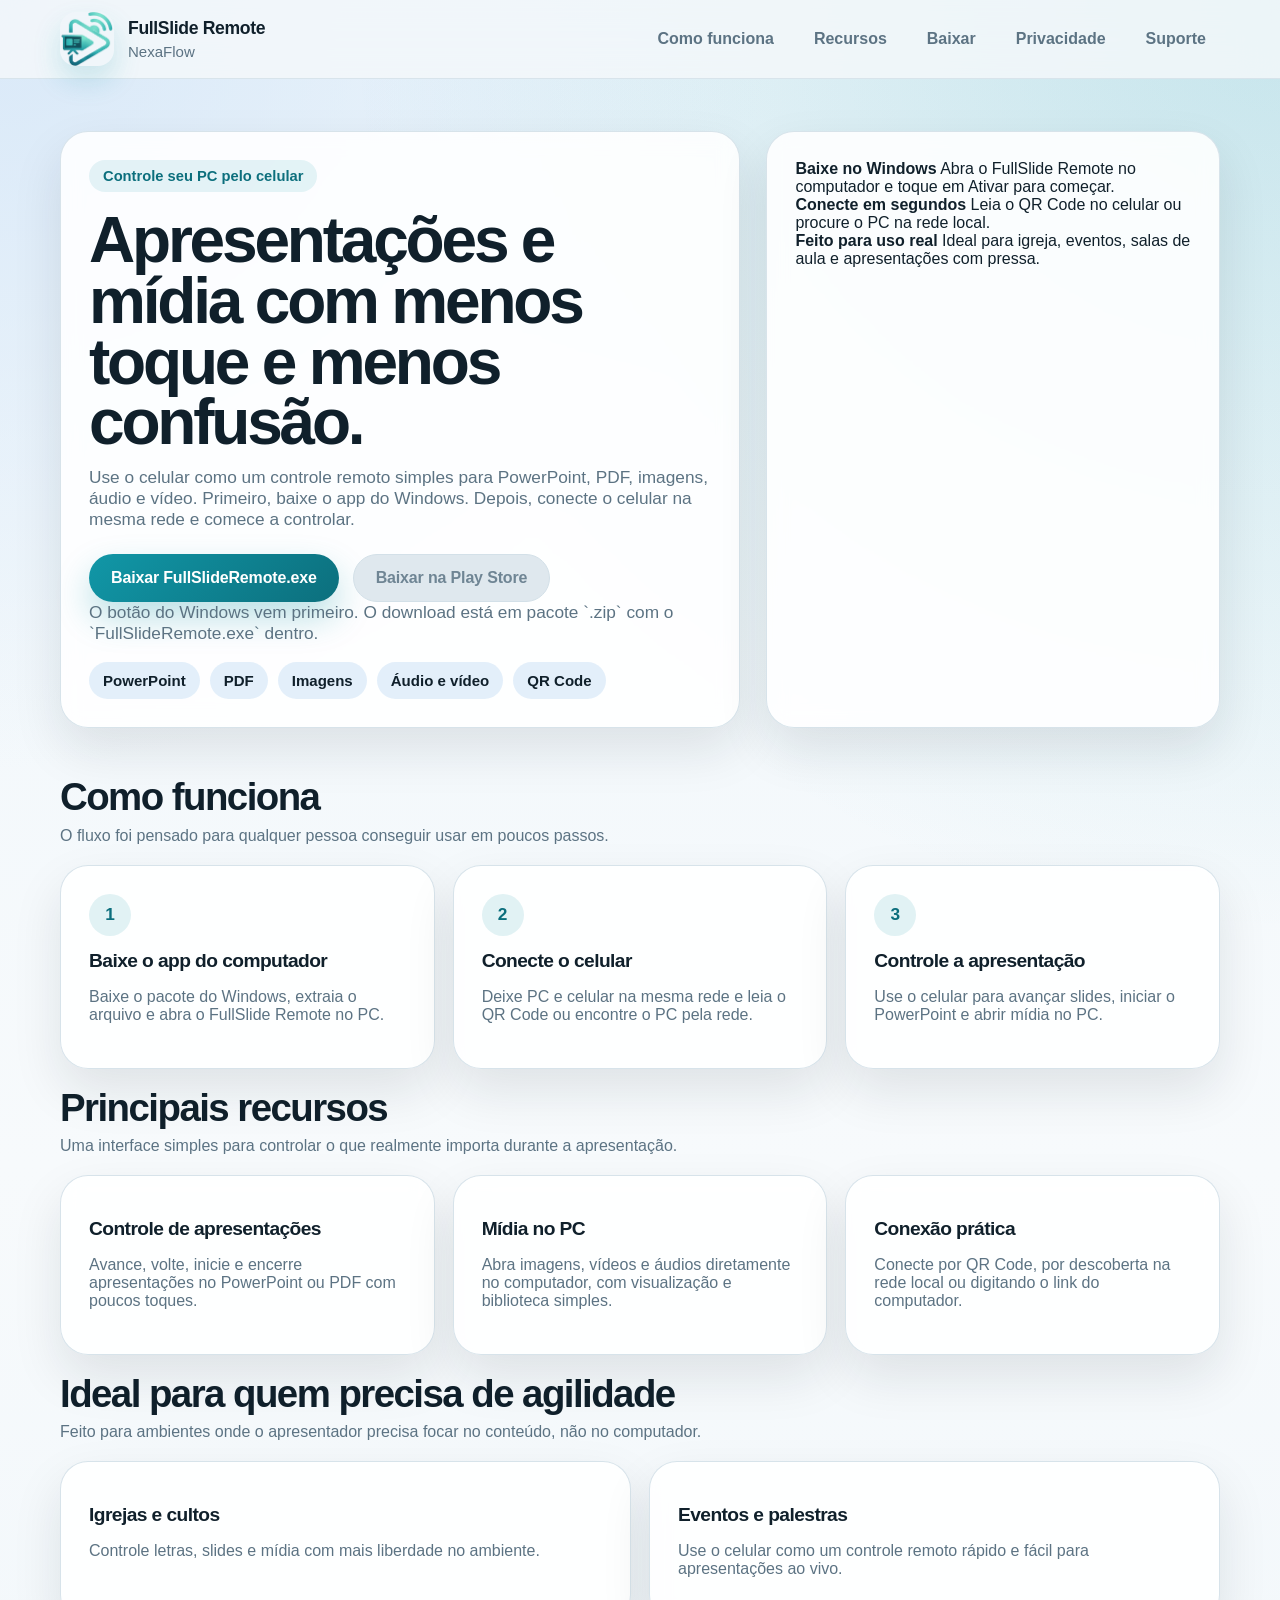
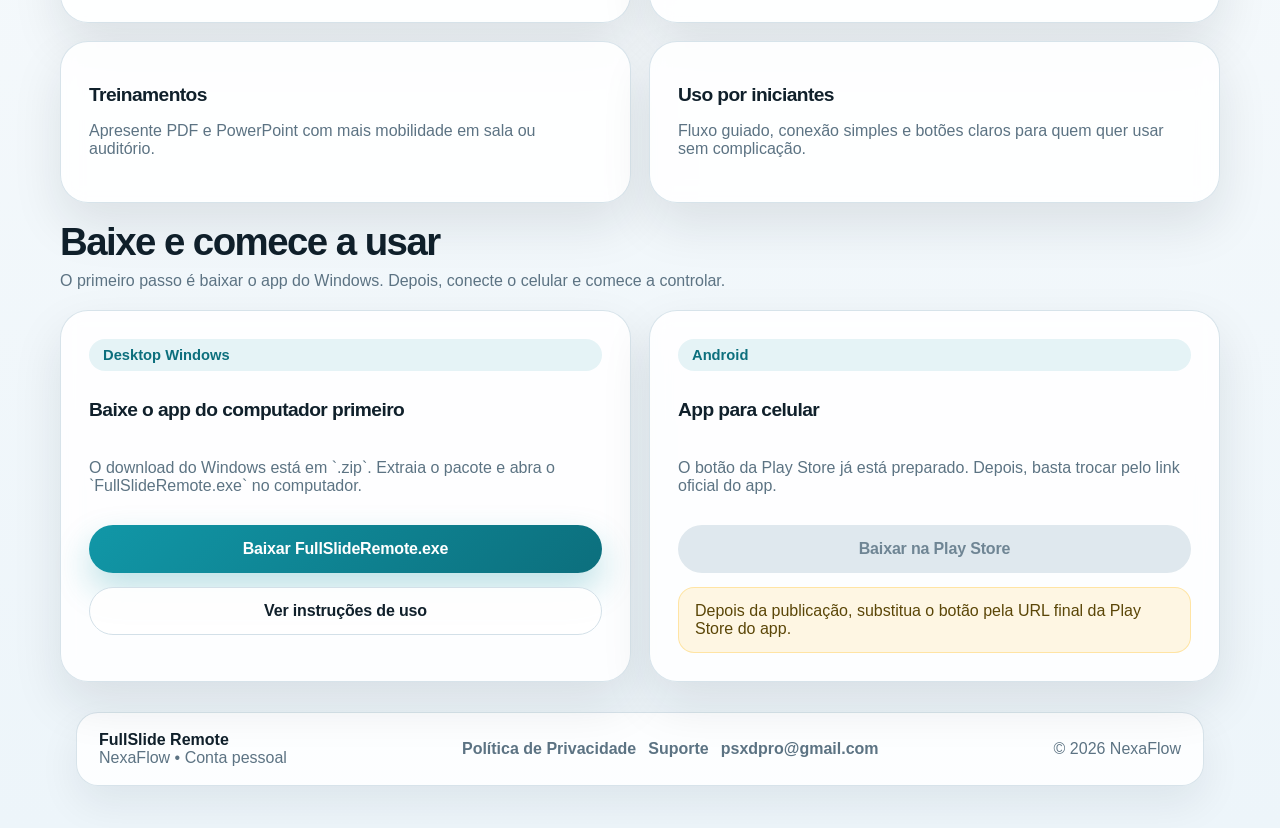
==== commit 93b068d7: "Update index.html" ====
--- a/index.html
+++ b/index.html
@@ -3,14 +3,14 @@
 <head>
     <meta charset="utf-8">
     <meta name="viewport" content="width=device-width, initial-scale=1">
-    <title>FullSlide Remote 0.2.3 | Controle apresenta&ccedil;&otilde;es e m&iacute;dia do PC pelo celular</title>
-    <meta name="description" content="Baixe o FullSlide Remote Host Windows 0.2.3 e controle apresenta&ccedil;&otilde;es, PDF, imagens, &aacute;udio e v&iacute;deo no PC usando o celular.">
+    <title>FullSlide Remote | Controle apresentações e mídia do PC pelo celular</title>
+    <meta name="description" content="Controle apresentações, PDF, imagens, áudio e vídeo no PC usando o celular com o FullSlide Remote.">
     <meta name="theme-color" content="#1197A7">
-    <meta property="og:title" content="FullSlide Remote 0.2.3">
-    <meta property="og:description" content="Controle apresenta&ccedil;&otilde;es e m&iacute;dia do PC pelo celular com conex&atilde;o simples na mesma rede.">
+    <meta property="og:title" content="FullSlide Remote">
+    <meta property="og:description" content="Controle apresentações e mídia do PC pelo celular com conexão simples na mesma rede.">
     <meta property="og:type" content="website">
     <meta property="og:url" content="https://psmods.github.io/FullSlideRemote/">
-    <meta property="og:image" content="https://psmods.github.io/FullSlideRemote/assets/desktop-host.png">
+    <meta property="og:image" content="https://psmods.github.io/FullSlideRemote/assets/app-icon.png">
     <link rel="icon" type="image/png" href="assets/favicon.png">
     <link rel="apple-touch-icon" href="assets/app-icon.png">
     <link rel="manifest" href="site.webmanifest">
@@ -20,16 +20,15 @@
     <header class="site-header">
         <div class="container header-row">
             <a class="brand" href="index.html" aria-label="FullSlide Remote">
-                <img class="brand-mark" src="assets/app-icon.png" alt="&Iacute;cone do FullSlide Remote">
+                <img class="brand-mark" src="assets/app-icon.png" alt="Ícone do FullSlide Remote">
                 <div class="brand-copy">
                     <p class="brand-title">FullSlide Remote</p>
                     <p class="brand-subtitle">NexaFlow</p>
                 </div>
             </a>
-            <nav class="nav" aria-label="Navega&ccedil;&atilde;o principal">
+            <nav class="nav" aria-label="Navegação principal">
                 <a href="#como-funciona">Como funciona</a>
                 <a href="#recursos">Recursos</a>
-                <a href="#changelog">Novidades</a>
                 <a href="#download">Baixar</a>
                 <a href="privacy-policy.html">Privacidade</a>
                 <a href="support.html">Suporte</a>
@@ -41,36 +40,44 @@
         <section class="hero">
             <div class="container hero-panel">
                 <div class="hero-card">
-                    <span class="eyebrow">Vers&atilde;o 0.2.3 dispon&iacute;vel</span>
-                    <h1>Controle apresenta&ccedil;&otilde;es e m&iacute;dia do PC pelo celular.</h1>
+                    <span class="eyebrow">Controle seu PC pelo celular</span>
+                    <h1>Apresentações e mídia com menos toque e menos confusão.</h1>
                     <p>
-                        Use o celular como controle remoto para PowerPoint, PDF, imagens, &aacute;udio e v&iacute;deo.
-                        Baixe o Host Windows, abra no computador e conecte o app pela mesma rede.
+                        Use o celular como um controle remoto simples para PowerPoint, PDF, imagens, áudio e vídeo.
+                        Primeiro, baixe o app do Windows. Depois, conecte o celular na mesma rede e comece a controlar.
                     </p>
                     <div class="hero-actions">
-                        <a class="button button-primary" href="https://github.com/PSMODS/FullSlideRemote/releases/download/0.2.3/FullSlideRemote-Host-win-x64-v0.2.3.zip" download>Baixar vers&atilde;o 0.2.3</a>
-                        <a class="button button-secondary" href="#changelog">Ver novidades</a>
+                        
+                    <a class="button button-primary" href="https://github.com/PSMODS/FullSlideRemote/releases/download/0.2.3/FullSlideRemote-Host-win-x64-v0.2.3.zip" download>
+                    Baixar FullSlideRemote.exe</a>
+                    <a class="button button-secondary button-disabled" href="#" aria-disabled="true">Baixar na Play Store</a>
                     </div>
                     <p class="hero-note">
-                        O pacote do Windows &eacute; self-contained: extraia o ZIP e execute o Host no computador.
+                        O botão do Windows vem primeiro. O download está em pacote `.zip` com o `FullSlideRemote.exe` dentro.
                     </p>
                     <div class="tag-row">
                         <span class="tag">PowerPoint</span>
                         <span class="tag">PDF</span>
                         <span class="tag">Imagens</span>
-                        <span class="tag">&Aacute;udio e v&iacute;deo</span>
+                        <span class="tag">Áudio e vídeo</span>
                         <span class="tag">QR Code</span>
                     </div>
                 </div>
-                <div class="hero-preview" aria-label="Imagens do FullSlide Remote no desktop e no celular">
-                    <figure class="desktop-shot">
-                        <img src="assets/desktop-host.png" alt="Tela do FullSlide Remote Host no desktop">
-                        <figcaption>Host Windows</figcaption>
-                    </figure>
-                    <figure class="phone-shot">
-                        <img src="assets/mobile-app.jpeg" alt="Tela do app FullSlide Remote no celular">
-                        <figcaption>App celular</figcaption>
-                    </figure>
+                <div class="hero-card hero-preview">
+                    <div class="device-stack">
+                        <div class="mini-card">
+                            <strong>Baixe no Windows</strong>
+                            <span>Abra o FullSlide Remote no computador e toque em Ativar para começar.</span>
+                        </div>
+                        <div class="mini-card">
+                            <strong>Conecte em segundos</strong>
+                            <span>Leia o QR Code no celular ou procure o PC na rede local.</span>
+                        </div>
+                        <div class="mini-card">
+                            <strong>Feito para uso real</strong>
+                            <span>Ideal para igreja, eventos, salas de aula e apresentações com pressa.</span>
+                        </div>
+                    </div>
                 </div>
             </div>
         </section>
@@ -94,8 +101,8 @@
                     </article>
                     <article class="card">
                         <span class="step-number">3</span>
-                        <h3>Controle a apresenta&ccedil;&atilde;o</h3>
-                        <p>Use o celular para avan&ccedil;ar slides, iniciar o PowerPoint e abrir m&iacute;dia no PC.</p>
+                        <h3>Controle a apresentação</h3>
+                        <p>Use o celular para avançar slides, iniciar o PowerPoint e abrir mídia no PC.</p>
                     </article>
                 </div>
             </div>
@@ -105,19 +112,19 @@
             <div class="container">
                 <div class="section-header">
                     <h2>Principais recursos</h2>
-                    <p>Uma interface simples para controlar o que realmente importa durante a apresenta&ccedil;&atilde;o.</p>
+                    <p>Uma interface simples para controlar o que realmente importa durante a apresentação.</p>
                 </div>
                 <div class="feature-grid">
                     <article class="card">
-                        <h3>Controle de apresenta&ccedil;&otilde;es</h3>
-                        <p>Avance, volte, inicie e encerre apresenta&ccedil;&otilde;es no PowerPoint ou PDF com poucos toques.</p>
-                    </article>
-                    <article class="card">
-                        <h3>M&iacute;dia no PC</h3>
-                        <p>Abra imagens, v&iacute;deos e &aacute;udios diretamente no computador, com visualiza&ccedil;&atilde;o e biblioteca simples.</p>
-                    </article>
-                    <article class="card">
-                        <h3>Conex&atilde;o pr&aacute;tica</h3>
+                        <h3>Controle de apresentações</h3>
+                        <p>Avance, volte, inicie e encerre apresentações no PowerPoint ou PDF com poucos toques.</p>
+                    </article>
+                    <article class="card">
+                        <h3>Mídia no PC</h3>
+                        <p>Abra imagens, vídeos e áudios diretamente no computador, com visualização e biblioteca simples.</p>
+                    </article>
+                    <article class="card">
+                        <h3>Conexão prática</h3>
                         <p>Conecte por QR Code, por descoberta na rede local ou digitando o link do computador.</p>
                     </article>
                 </div>
@@ -127,86 +134,26 @@
         <section class="section">
             <div class="container">
                 <div class="section-header">
-                    <h2>Veja o app em uso</h2>
-                    <p>As telas abaixo mostram a experi&ecirc;ncia real no desktop e no celular.</p>
-                </div>
-                <div class="screenshot-grid">
-                    <figure class="screenshot-card">
-                        <img src="assets/desktop-host.png" alt="Interface do Host Windows com QR Code e painel de conex&atilde;o">
-                        <figcaption>Host Windows para ativar a conex&atilde;o e controlar a apresenta&ccedil;&atilde;o no PC.</figcaption>
-                    </figure>
-                    <figure class="screenshot-card screenshot-card-phone">
-                        <img src="assets/mobile-app.jpeg" alt="Interface do aplicativo mobile FullSlide Remote">
-                        <figcaption>App celular para conectar, trocar slides e controlar m&iacute;dia.</figcaption>
-                    </figure>
-                </div>
-            </div>
-        </section>
-
-        <section class="section">
-            <div class="container">
-                <div class="section-header">
                     <h2>Ideal para quem precisa de agilidade</h2>
-                    <p>Feito para ambientes onde o apresentador precisa focar no conte&uacute;do, n&atilde;o no computador.</p>
+                    <p>Feito para ambientes onde o apresentador precisa focar no conteúdo, não no computador.</p>
                 </div>
                 <div class="use-grid">
                     <article class="card">
                         <h3>Igrejas e cultos</h3>
-                        <p>Controle letras, slides e m&iacute;dia com mais liberdade no ambiente.</p>
+                        <p>Controle letras, slides e mídia com mais liberdade no ambiente.</p>
                     </article>
                     <article class="card">
                         <h3>Eventos e palestras</h3>
-                        <p>Use o celular como controle remoto r&aacute;pido e f&aacute;cil para apresenta&ccedil;&otilde;es ao vivo.</p>
+                        <p>Use o celular como um controle remoto rápido e fácil para apresentações ao vivo.</p>
                     </article>
                     <article class="card">
                         <h3>Treinamentos</h3>
-                        <p>Apresente PDF e PowerPoint com mais mobilidade em sala ou audit&oacute;rio.</p>
+                        <p>Apresente PDF e PowerPoint com mais mobilidade em sala ou auditório.</p>
                     </article>
                     <article class="card">
                         <h3>Uso por iniciantes</h3>
-                        <p>Fluxo guiado, conex&atilde;o simples e bot&otilde;es claros para quem quer usar sem complica&ccedil;&atilde;o.</p>
-                    </article>
-                </div>
-            </div>
-        </section>
-
-        <section id="changelog" class="section">
-            <div class="container">
-                <div class="section-header">
-                    <h2>Novidades da vers&atilde;o 0.2.3</h2>
-                    <p>Atualiza&ccedil;&atilde;o com corre&ccedil;&atilde;o importante no PowerPoint, melhoria no controle de PDF e estabilidade validada.</p>
-                </div>
-                <div class="release-panel release-notes">
-                    <div class="release-note release-note-main">
-                        <span class="eyebrow">&#x1F4F1; Atualiza&ccedil;&atilde;o &mdash; FullSlide Remote</span>
-                        <h3>&#x1F6E0;&#xFE0F; Corre&ccedil;&atilde;o importante</h3>
-                        <p>
-                            Corrigido o problema ao iniciar apresenta&ccedil;&otilde;es do PowerPoint pelo app,
-                            onde a tela podia ficar cortada ou duplicada.
-                        </p>
-                        <p>Agora:</p>
-                        <ul class="release-list">
-                            <li>O slide abre corretamente em tela cheia.</li>
-                            <li>Funciona certo com 1 ou mais monitores.</li>
-                            <li>Sem distor&ccedil;&atilde;o ou corte na imagem.</li>
-                        </ul>
-                    </div>
-                    <div class="release-note">
-                        <h3>&#x1F3AE; Melhoria no controle de PDF</h3>
-                        <p>Agora voc&ecirc; pode usar o teclado para navegar nos PDFs:</p>
-                        <ul class="release-list">
-                            <li><strong>Avan&ccedil;ar:</strong> Direita, Baixo, PageDown ou Espa&ccedil;o.</li>
-                            <li><strong>Voltar:</strong> Esquerda, Cima, PageUp ou Backspace.</li>
-                        </ul>
-                        <p>Mais r&aacute;pido e natural durante apresenta&ccedil;&otilde;es.</p>
-                    </div>
-                    <div class="release-note">
-                        <h3>&#x2705; Estabilidade</h3>
-                        <ul class="release-list">
-                            <li>Sistema testado e funcionando sem erros.</li>
-                            <li>Nenhum problema novo identificado.</li>
-                        </ul>
-                    </div>
+                        <p>Fluxo guiado, conexão simples e botões claros para quem quer usar sem complicação.</p>
+                    </article>
                 </div>
             </div>
         </section>
@@ -215,42 +162,39 @@
             <div class="container">
                 <div class="section-header">
                     <h2>Baixe e comece a usar</h2>
-                    <p>O primeiro passo &eacute; baixar o app do Windows. Depois, conecte o celular e comece a controlar.</p>
-                </div>
-                <div class="download-grid">
-                    <article class="card download-card">
-                        <span class="eyebrow">Desktop Windows</span>
-                        <h3>FullSlide Remote Host 0.2.3</h3>
-                        <p>Baixe o ZIP, extraia o pacote e abra o <code>FullSlideRemote.Host.exe</code> no computador.</p>
-                        <a class="button button-primary" href="https://github.com/PSMODS/FullSlideRemote/releases/download/0.2.3/FullSlideRemote-Host-win-x64-v0.2.3.zip" download>Baixar vers&atilde;o 0.2.3</a>
-                        <a class="button button-secondary" href="support.html">Ver instru&ccedil;&otilde;es de uso</a>
-                    </article>
-                    <article class="card download-card">
-                        <span class="eyebrow">Android</span>
-                        <h3>App para celular</h3>
-                        <p>O bot&atilde;o da Play Store j&aacute; est&aacute; preparado. Depois, basta trocar pelo link oficial do app.</p>
-                        <a class="button button-muted button-disabled" href="#" aria-disabled="true">Baixar na Play Store</a>
-                        <div class="notice">
-                            Depois da publica&ccedil;&atilde;o, substitua o bot&atilde;o pela URL final da Play Store do app.
-                        </div>
-                    </article>
-                </div>
-            </div>
-        </section>
-    </main>
+                    <p>O primeiro passo é baixar o app do Windows. Depois, conecte o celular e comece a controlar.</p>
+                </div>
+             <div class="download-grid">
+    <article class="card download-card">
+        <span class="eyebrow">Desktop Windows</span>
+        <h3>Baixe o app do computador primeiro</h3>
+        <p>O download do Windows está em `.zip`. Extraia o pacote e abra o `FullSlideRemote.exe` no computador.</p>
+        <a class="button button-primary" href="https://github.com/PSMODS/FullSlideRemote/releases/download/0.2.3/FullSlideRemote-Host-win-x64-v0.2.3.zip" download>Baixar FullSlideRemote.exe</a>
+        <a class="button button-secondary" href="support.html">Ver instruções de uso</a>
+    </article>
+    <article class="card download-card">
+        <span class="eyebrow">Android</span>
+        <h3>App para celular</h3>
+        <p>O botão da Play Store já está preparado. Depois, basta trocar pelo link oficial do app.</p>
+        <a class="button button-muted button-disabled" href="#" aria-disabled="true">Baixar na Play Store</a>
+        <div class="notice">
+            Depois da publicação, substitua o botão pela URL final da Play Store do app.
+        </div>
+    </article>
+</div>
 
     <footer class="footer">
         <div class="container footer-panel">
             <div>
                 <strong>FullSlide Remote</strong><br>
-                <span class="muted">NexaFlow - Conta pessoal</span>
+                <span class="muted">NexaFlow • Conta pessoal</span>
             </div>
             <div class="footer-links">
-                <a href="privacy-policy.html">Politica de Privacidade</a>
+                <a href="privacy-policy.html">Política de Privacidade</a>
                 <a href="support.html">Suporte</a>
                 <a href="mailto:psxdpro@gmail.com">psxdpro@gmail.com</a>
             </div>
-            <div class="muted">&copy; <span data-year></span> NexaFlow</div>
+            <div class="muted">© <span data-year></span> NexaFlow</div>
         </div>
     </footer>
 
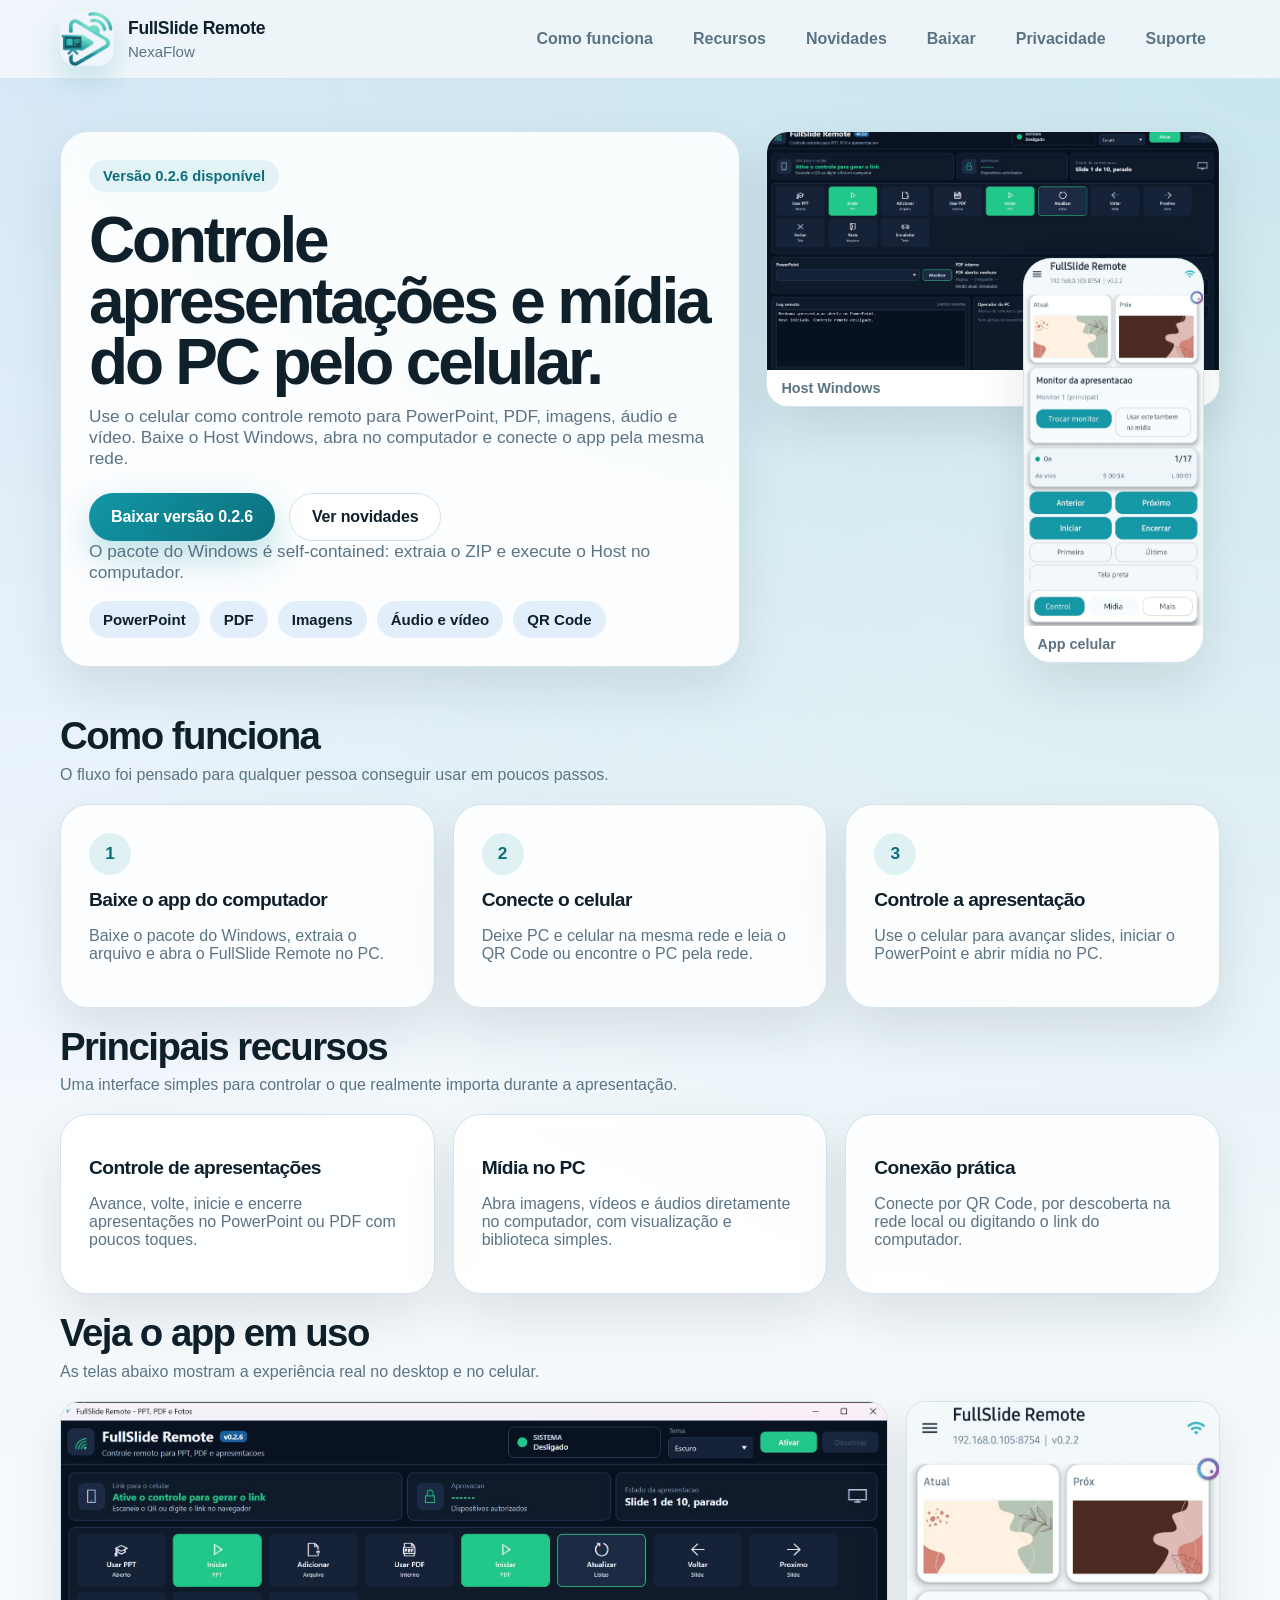
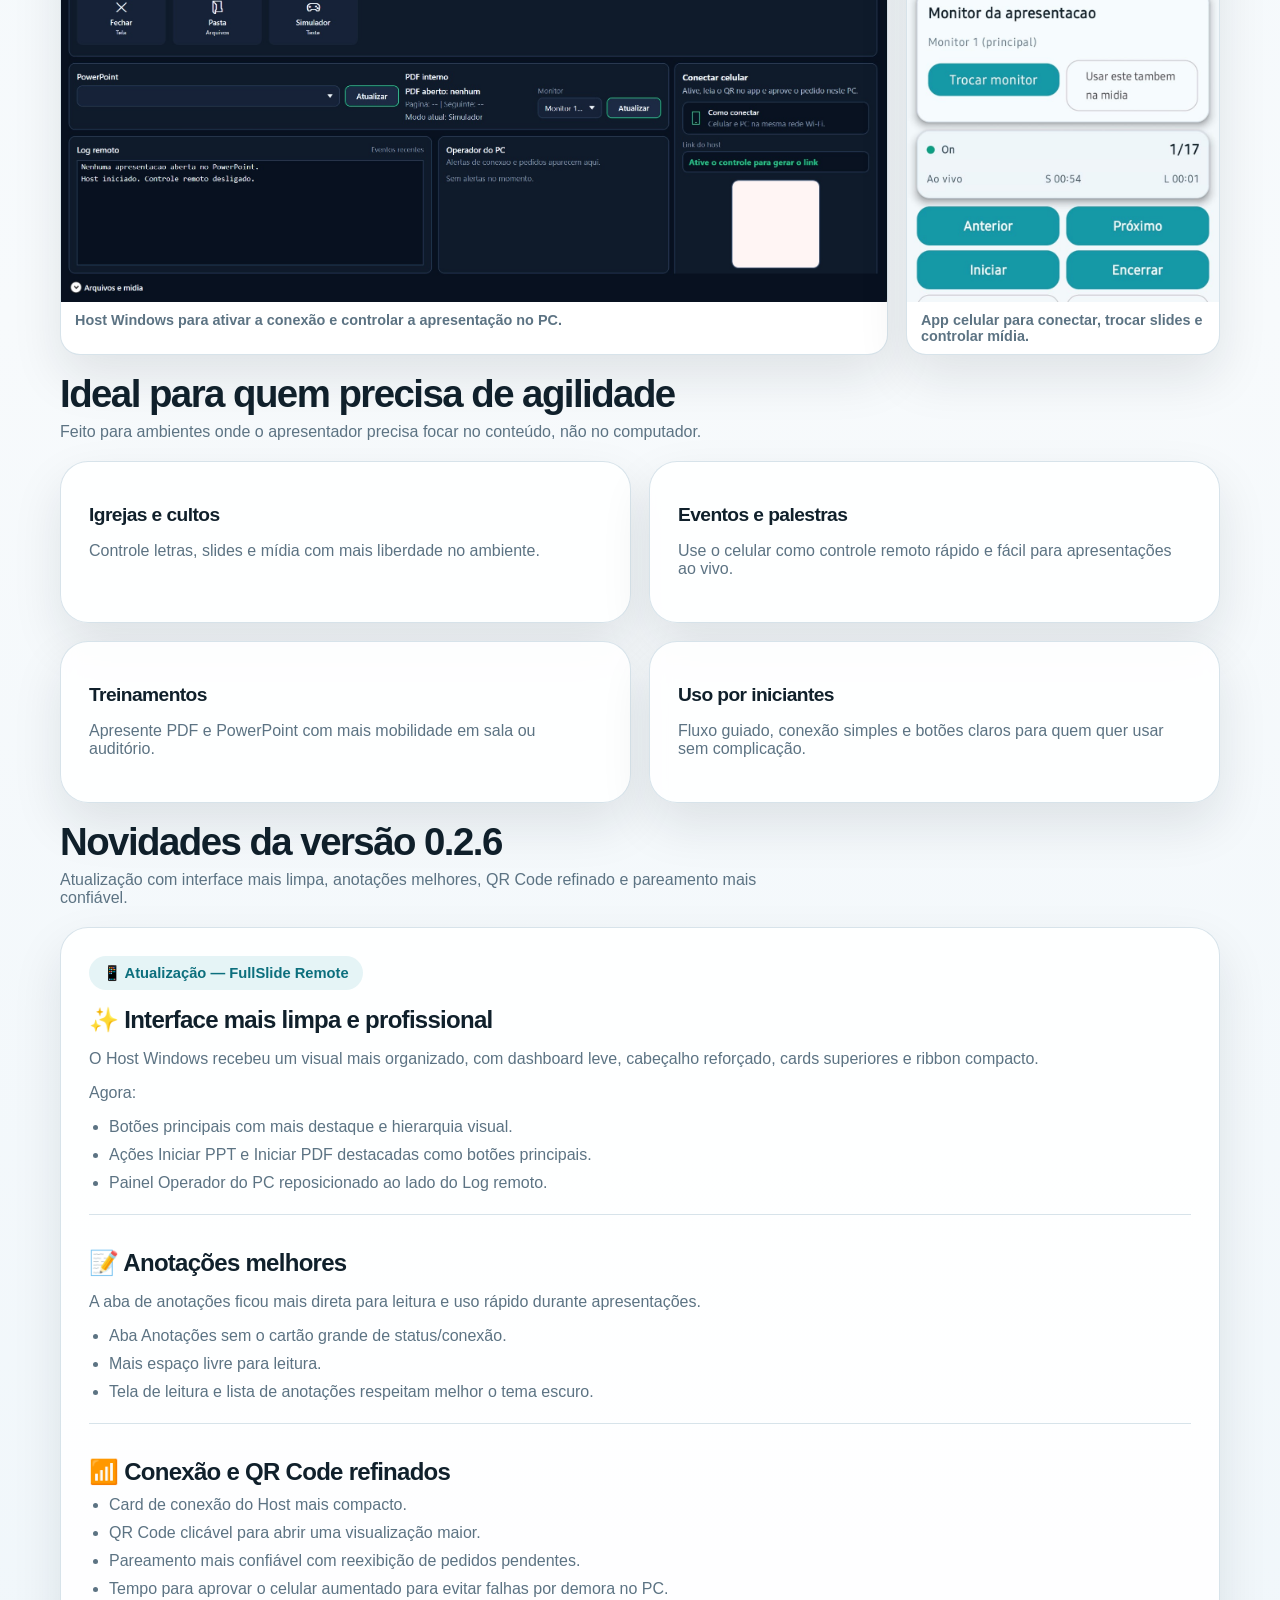
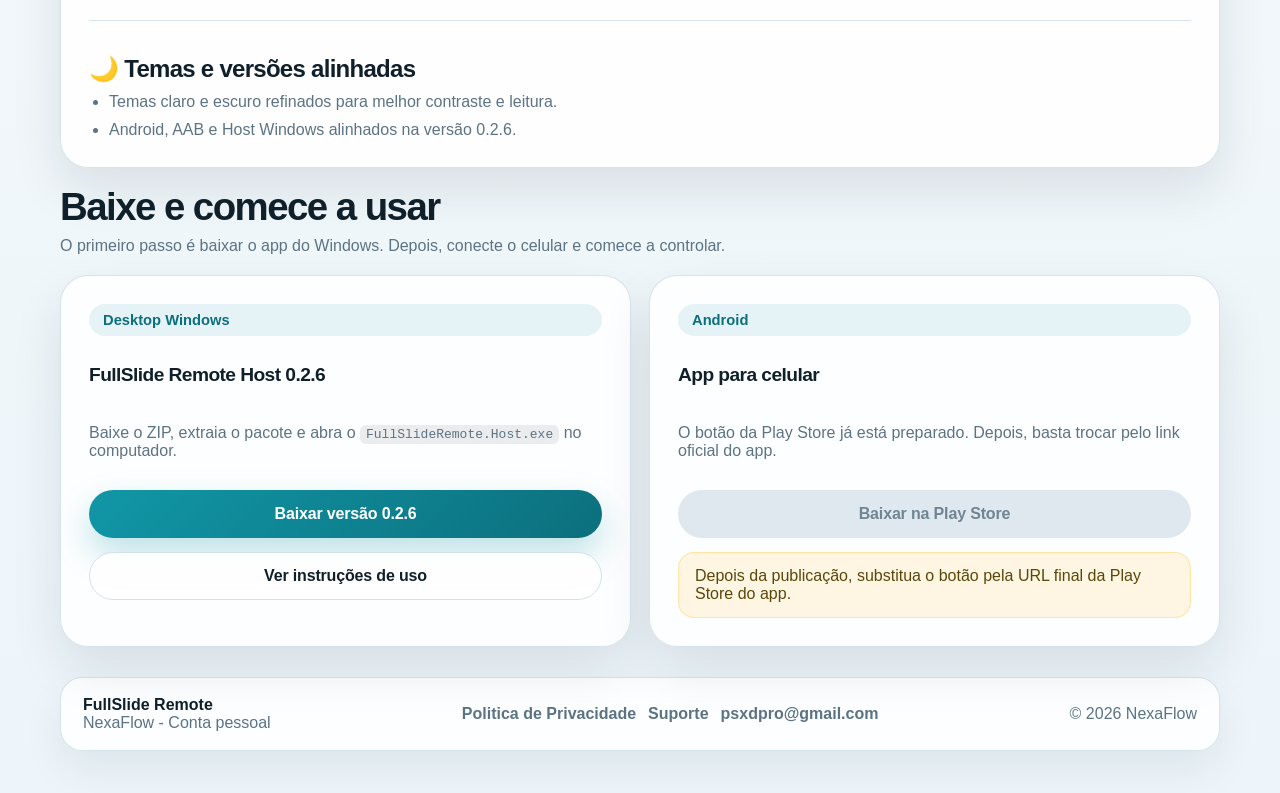
==== commit 24d7b716: "Update index.html" ====
--- a/index.html
+++ b/index.html
@@ -3,14 +3,14 @@
 <head>
     <meta charset="utf-8">
     <meta name="viewport" content="width=device-width, initial-scale=1">
-    <title>FullSlide Remote | Controle apresentações e mídia do PC pelo celular</title>
-    <meta name="description" content="Controle apresentações, PDF, imagens, áudio e vídeo no PC usando o celular com o FullSlide Remote.">
+    <title>FullSlide Remote 0.2.6 | Controle apresenta&ccedil;&otilde;es e m&iacute;dia do PC pelo celular</title>
+    <meta name="description" content="Baixe o FullSlide Remote Host Windows 0.2.6 e controle apresenta&ccedil;&otilde;es, PDF, imagens, &aacute;udio e v&iacute;deo no PC usando o celular.">
     <meta name="theme-color" content="#1197A7">
-    <meta property="og:title" content="FullSlide Remote">
-    <meta property="og:description" content="Controle apresentações e mídia do PC pelo celular com conexão simples na mesma rede.">
+    <meta property="og:title" content="FullSlide Remote 0.2.6">
+    <meta property="og:description" content="Controle apresenta&ccedil;&otilde;es e m&iacute;dia do PC pelo celular com conex&atilde;o simples na mesma rede.">
     <meta property="og:type" content="website">
     <meta property="og:url" content="https://psmods.github.io/FullSlideRemote/">
-    <meta property="og:image" content="https://psmods.github.io/FullSlideRemote/assets/app-icon.png">
+    <meta property="og:image" content="https://psmods.github.io/FullSlideRemote/assets/desktop-host.png">
     <link rel="icon" type="image/png" href="assets/favicon.png">
     <link rel="apple-touch-icon" href="assets/app-icon.png">
     <link rel="manifest" href="site.webmanifest">
@@ -20,15 +20,16 @@
     <header class="site-header">
         <div class="container header-row">
             <a class="brand" href="index.html" aria-label="FullSlide Remote">
-                <img class="brand-mark" src="assets/app-icon.png" alt="Ícone do FullSlide Remote">
+                <img class="brand-mark" src="assets/app-icon.png" alt="&Iacute;cone do FullSlide Remote">
                 <div class="brand-copy">
                     <p class="brand-title">FullSlide Remote</p>
                     <p class="brand-subtitle">NexaFlow</p>
                 </div>
             </a>
-            <nav class="nav" aria-label="Navegação principal">
+            <nav class="nav" aria-label="Navega&ccedil;&atilde;o principal">
                 <a href="#como-funciona">Como funciona</a>
                 <a href="#recursos">Recursos</a>
+                <a href="#changelog">Novidades</a>
                 <a href="#download">Baixar</a>
                 <a href="privacy-policy.html">Privacidade</a>
                 <a href="support.html">Suporte</a>
@@ -40,44 +41,36 @@
         <section class="hero">
             <div class="container hero-panel">
                 <div class="hero-card">
-                    <span class="eyebrow">Controle seu PC pelo celular</span>
-                    <h1>Apresentações e mídia com menos toque e menos confusão.</h1>
+                    <span class="eyebrow">Vers&atilde;o 0.2.6 dispon&iacute;vel</span>
+                    <h1>Controle apresenta&ccedil;&otilde;es e m&iacute;dia do PC pelo celular.</h1>
                     <p>
-                        Use o celular como um controle remoto simples para PowerPoint, PDF, imagens, áudio e vídeo.
-                        Primeiro, baixe o app do Windows. Depois, conecte o celular na mesma rede e comece a controlar.
+                        Use o celular como controle remoto para PowerPoint, PDF, imagens, &aacute;udio e v&iacute;deo.
+                        Baixe o Host Windows, abra no computador e conecte o app pela mesma rede.
                     </p>
                     <div class="hero-actions">
-                        
-                    <a class="button button-primary" href="https://github.com/PSMODS/FullSlideRemote/releases/download/0.2.3/FullSlideRemote-Host-win-x64-v0.2.3.zip" download>
-                    Baixar FullSlideRemote.exe</a>
-                    <a class="button button-secondary button-disabled" href="#" aria-disabled="true">Baixar na Play Store</a>
+                        <a class="button button-primary" href="https://github.com/PSMODS/FullSlideRemote/releases/download/v0.2.6/FullSlideRemote-Host-win-x64-v0.2.6.zip" download>Baixar vers&atilde;o 0.2.6</a>
+                        <a class="button button-secondary" href="#changelog">Ver novidades</a>
                     </div>
                     <p class="hero-note">
-                        O botão do Windows vem primeiro. O download está em pacote `.zip` com o `FullSlideRemote.exe` dentro.
+                        O pacote do Windows &eacute; self-contained: extraia o ZIP e execute o Host no computador.
                     </p>
                     <div class="tag-row">
                         <span class="tag">PowerPoint</span>
                         <span class="tag">PDF</span>
                         <span class="tag">Imagens</span>
-                        <span class="tag">Áudio e vídeo</span>
+                        <span class="tag">&Aacute;udio e v&iacute;deo</span>
                         <span class="tag">QR Code</span>
                     </div>
                 </div>
-                <div class="hero-card hero-preview">
-                    <div class="device-stack">
-                        <div class="mini-card">
-                            <strong>Baixe no Windows</strong>
-                            <span>Abra o FullSlide Remote no computador e toque em Ativar para começar.</span>
-                        </div>
-                        <div class="mini-card">
-                            <strong>Conecte em segundos</strong>
-                            <span>Leia o QR Code no celular ou procure o PC na rede local.</span>
-                        </div>
-                        <div class="mini-card">
-                            <strong>Feito para uso real</strong>
-                            <span>Ideal para igreja, eventos, salas de aula e apresentações com pressa.</span>
-                        </div>
-                    </div>
+                <div class="hero-preview" aria-label="Imagens do FullSlide Remote no desktop e no celular">
+                    <figure class="desktop-shot">
+                        <img src="assets/desktop-host.png" alt="Tela do FullSlide Remote Host no desktop">
+                        <figcaption>Host Windows</figcaption>
+                    </figure>
+                    <figure class="phone-shot">
+                        <img src="assets/mobile-app.jpeg" alt="Tela do app FullSlide Remote no celular">
+                        <figcaption>App celular</figcaption>
+                    </figure>
                 </div>
             </div>
         </section>
@@ -101,8 +94,8 @@
                     </article>
                     <article class="card">
                         <span class="step-number">3</span>
-                        <h3>Controle a apresentação</h3>
-                        <p>Use o celular para avançar slides, iniciar o PowerPoint e abrir mídia no PC.</p>
+                        <h3>Controle a apresenta&ccedil;&atilde;o</h3>
+                        <p>Use o celular para avan&ccedil;ar slides, iniciar o PowerPoint e abrir m&iacute;dia no PC.</p>
                     </article>
                 </div>
             </div>
@@ -112,19 +105,19 @@
             <div class="container">
                 <div class="section-header">
                     <h2>Principais recursos</h2>
-                    <p>Uma interface simples para controlar o que realmente importa durante a apresentação.</p>
+                    <p>Uma interface simples para controlar o que realmente importa durante a apresenta&ccedil;&atilde;o.</p>
                 </div>
                 <div class="feature-grid">
                     <article class="card">
-                        <h3>Controle de apresentações</h3>
-                        <p>Avance, volte, inicie e encerre apresentações no PowerPoint ou PDF com poucos toques.</p>
-                    </article>
-                    <article class="card">
-                        <h3>Mídia no PC</h3>
-                        <p>Abra imagens, vídeos e áudios diretamente no computador, com visualização e biblioteca simples.</p>
-                    </article>
-                    <article class="card">
-                        <h3>Conexão prática</h3>
+                        <h3>Controle de apresenta&ccedil;&otilde;es</h3>
+                        <p>Avance, volte, inicie e encerre apresenta&ccedil;&otilde;es no PowerPoint ou PDF com poucos toques.</p>
+                    </article>
+                    <article class="card">
+                        <h3>M&iacute;dia no PC</h3>
+                        <p>Abra imagens, v&iacute;deos e &aacute;udios diretamente no computador, com visualiza&ccedil;&atilde;o e biblioteca simples.</p>
+                    </article>
+                    <article class="card">
+                        <h3>Conex&atilde;o pr&aacute;tica</h3>
                         <p>Conecte por QR Code, por descoberta na rede local ou digitando o link do computador.</p>
                     </article>
                 </div>
@@ -134,26 +127,95 @@
         <section class="section">
             <div class="container">
                 <div class="section-header">
+                    <h2>Veja o app em uso</h2>
+                    <p>As telas abaixo mostram a experi&ecirc;ncia real no desktop e no celular.</p>
+                </div>
+                <div class="screenshot-grid">
+                    <figure class="screenshot-card">
+                        <img src="assets/desktop-host.png" alt="Interface do Host Windows com QR Code e painel de conex&atilde;o">
+                        <figcaption>Host Windows para ativar a conex&atilde;o e controlar a apresenta&ccedil;&atilde;o no PC.</figcaption>
+                    </figure>
+                    <figure class="screenshot-card screenshot-card-phone">
+                        <img src="assets/mobile-app.jpeg" alt="Interface do aplicativo mobile FullSlide Remote">
+                        <figcaption>App celular para conectar, trocar slides e controlar m&iacute;dia.</figcaption>
+                    </figure>
+                </div>
+            </div>
+        </section>
+
+        <section class="section">
+            <div class="container">
+                <div class="section-header">
                     <h2>Ideal para quem precisa de agilidade</h2>
-                    <p>Feito para ambientes onde o apresentador precisa focar no conteúdo, não no computador.</p>
+                    <p>Feito para ambientes onde o apresentador precisa focar no conte&uacute;do, n&atilde;o no computador.</p>
                 </div>
                 <div class="use-grid">
                     <article class="card">
                         <h3>Igrejas e cultos</h3>
-                        <p>Controle letras, slides e mídia com mais liberdade no ambiente.</p>
+                        <p>Controle letras, slides e m&iacute;dia com mais liberdade no ambiente.</p>
                     </article>
                     <article class="card">
                         <h3>Eventos e palestras</h3>
-                        <p>Use o celular como um controle remoto rápido e fácil para apresentações ao vivo.</p>
+                        <p>Use o celular como controle remoto r&aacute;pido e f&aacute;cil para apresenta&ccedil;&otilde;es ao vivo.</p>
                     </article>
                     <article class="card">
                         <h3>Treinamentos</h3>
-                        <p>Apresente PDF e PowerPoint com mais mobilidade em sala ou auditório.</p>
+                        <p>Apresente PDF e PowerPoint com mais mobilidade em sala ou audit&oacute;rio.</p>
                     </article>
                     <article class="card">
                         <h3>Uso por iniciantes</h3>
-                        <p>Fluxo guiado, conexão simples e botões claros para quem quer usar sem complicação.</p>
-                    </article>
+                        <p>Fluxo guiado, conex&atilde;o simples e bot&otilde;es claros para quem quer usar sem complica&ccedil;&atilde;o.</p>
+                    </article>
+                </div>
+            </div>
+        </section>
+
+        <section id="changelog" class="section">
+            <div class="container">
+                <div class="section-header">
+                    <h2>Novidades da vers&atilde;o 0.2.6</h2>
+                    <p>Atualiza&ccedil;&atilde;o com interface mais limpa, anota&ccedil;&otilde;es melhores, QR Code refinado e pareamento mais confi&aacute;vel.</p>
+                </div>
+                <div class="release-panel release-notes">
+                    <div class="release-note release-note-main">
+                        <span class="eyebrow">&#x1F4F1; Atualiza&ccedil;&atilde;o &mdash; FullSlide Remote</span>
+                        <h3>&#x2728; Interface mais limpa e profissional</h3>
+                        <p>
+                            O Host Windows recebeu um visual mais organizado, com dashboard leve,
+                            cabe&ccedil;alho refor&ccedil;ado, cards superiores e ribbon compacto.
+                        </p>
+                        <p>Agora:</p>
+                        <ul class="release-list">
+                            <li>Bot&otilde;es principais com mais destaque e hierarquia visual.</li>
+                            <li>A&ccedil;&otilde;es Iniciar PPT e Iniciar PDF destacadas como bot&otilde;es principais.</li>
+                            <li>Painel Operador do PC reposicionado ao lado do Log remoto.</li>
+                        </ul>
+                    </div>
+                    <div class="release-note">
+                        <h3>&#x1F4DD; Anota&ccedil;&otilde;es melhores</h3>
+                        <p>A aba de anota&ccedil;&otilde;es ficou mais direta para leitura e uso r&aacute;pido durante apresenta&ccedil;&otilde;es.</p>
+                        <ul class="release-list">
+                            <li>Aba Anota&ccedil;&otilde;es sem o cart&atilde;o grande de status/conex&atilde;o.</li>
+                            <li>Mais espa&ccedil;o livre para leitura.</li>
+                            <li>Tela de leitura e lista de anota&ccedil;&otilde;es respeitam melhor o tema escuro.</li>
+                        </ul>
+                    </div>
+                    <div class="release-note">
+                        <h3>&#x1F4F6; Conex&atilde;o e QR Code refinados</h3>
+                        <ul class="release-list">
+                            <li>Card de conex&atilde;o do Host mais compacto.</li>
+                            <li>QR Code clic&aacute;vel para abrir uma visualiza&ccedil;&atilde;o maior.</li>
+                            <li>Pareamento mais confi&aacute;vel com reexibi&ccedil;&atilde;o de pedidos pendentes.</li>
+                            <li>Tempo para aprovar o celular aumentado para evitar falhas por demora no PC.</li>
+                        </ul>
+                    </div>
+                    <div class="release-note">
+                        <h3>&#x1F319; Temas e vers&otilde;es alinhadas</h3>
+                        <ul class="release-list">
+                            <li>Temas claro e escuro refinados para melhor contraste e leitura.</li>
+                            <li>Android, AAB e Host Windows alinhados na vers&atilde;o 0.2.6.</li>
+                        </ul>
+                    </div>
                 </div>
             </div>
         </section>
@@ -162,39 +224,42 @@
             <div class="container">
                 <div class="section-header">
                     <h2>Baixe e comece a usar</h2>
-                    <p>O primeiro passo é baixar o app do Windows. Depois, conecte o celular e comece a controlar.</p>
-                </div>
-             <div class="download-grid">
-    <article class="card download-card">
-        <span class="eyebrow">Desktop Windows</span>
-        <h3>Baixe o app do computador primeiro</h3>
-        <p>O download do Windows está em `.zip`. Extraia o pacote e abra o `FullSlideRemote.exe` no computador.</p>
-        <a class="button button-primary" href="https://github.com/PSMODS/FullSlideRemote/releases/download/0.2.3/FullSlideRemote-Host-win-x64-v0.2.3.zip" download>Baixar FullSlideRemote.exe</a>
-        <a class="button button-secondary" href="support.html">Ver instruções de uso</a>
-    </article>
-    <article class="card download-card">
-        <span class="eyebrow">Android</span>
-        <h3>App para celular</h3>
-        <p>O botão da Play Store já está preparado. Depois, basta trocar pelo link oficial do app.</p>
-        <a class="button button-muted button-disabled" href="#" aria-disabled="true">Baixar na Play Store</a>
-        <div class="notice">
-            Depois da publicação, substitua o botão pela URL final da Play Store do app.
-        </div>
-    </article>
-</div>
+                    <p>O primeiro passo &eacute; baixar o app do Windows. Depois, conecte o celular e comece a controlar.</p>
+                </div>
+                <div class="download-grid">
+                    <article class="card download-card">
+                        <span class="eyebrow">Desktop Windows</span>
+                        <h3>FullSlide Remote Host 0.2.6</h3>
+                        <p>Baixe o ZIP, extraia o pacote e abra o <code>FullSlideRemote.Host.exe</code> no computador.</p>
+                        <a class="button button-primary" href="https://github.com/PSMODS/FullSlideRemote/releases/download/v0.2.6/FullSlideRemote-Host-win-x64-v0.2.6.zip" download>Baixar vers&atilde;o 0.2.6</a>
+                        <a class="button button-secondary" href="support.html">Ver instru&ccedil;&otilde;es de uso</a>
+                    </article>
+                    <article class="card download-card">
+                        <span class="eyebrow">Android</span>
+                        <h3>App para celular</h3>
+                        <p>O bot&atilde;o da Play Store j&aacute; est&aacute; preparado. Depois, basta trocar pelo link oficial do app.</p>
+                        <a class="button button-muted button-disabled" href="#" aria-disabled="true">Baixar na Play Store</a>
+                        <div class="notice">
+                            Depois da publica&ccedil;&atilde;o, substitua o bot&atilde;o pela URL final da Play Store do app.
+                        </div>
+                    </article>
+                </div>
+            </div>
+        </section>
+    </main>
 
     <footer class="footer">
         <div class="container footer-panel">
             <div>
                 <strong>FullSlide Remote</strong><br>
-                <span class="muted">NexaFlow • Conta pessoal</span>
+                <span class="muted">NexaFlow - Conta pessoal</span>
             </div>
             <div class="footer-links">
-                <a href="privacy-policy.html">Política de Privacidade</a>
+                <a href="privacy-policy.html">Politica de Privacidade</a>
                 <a href="support.html">Suporte</a>
                 <a href="mailto:psxdpro@gmail.com">psxdpro@gmail.com</a>
             </div>
-            <div class="muted">© <span data-year></span> NexaFlow</div>
+            <div class="muted">&copy; <span data-year></span> NexaFlow</div>
         </div>
     </footer>
 
